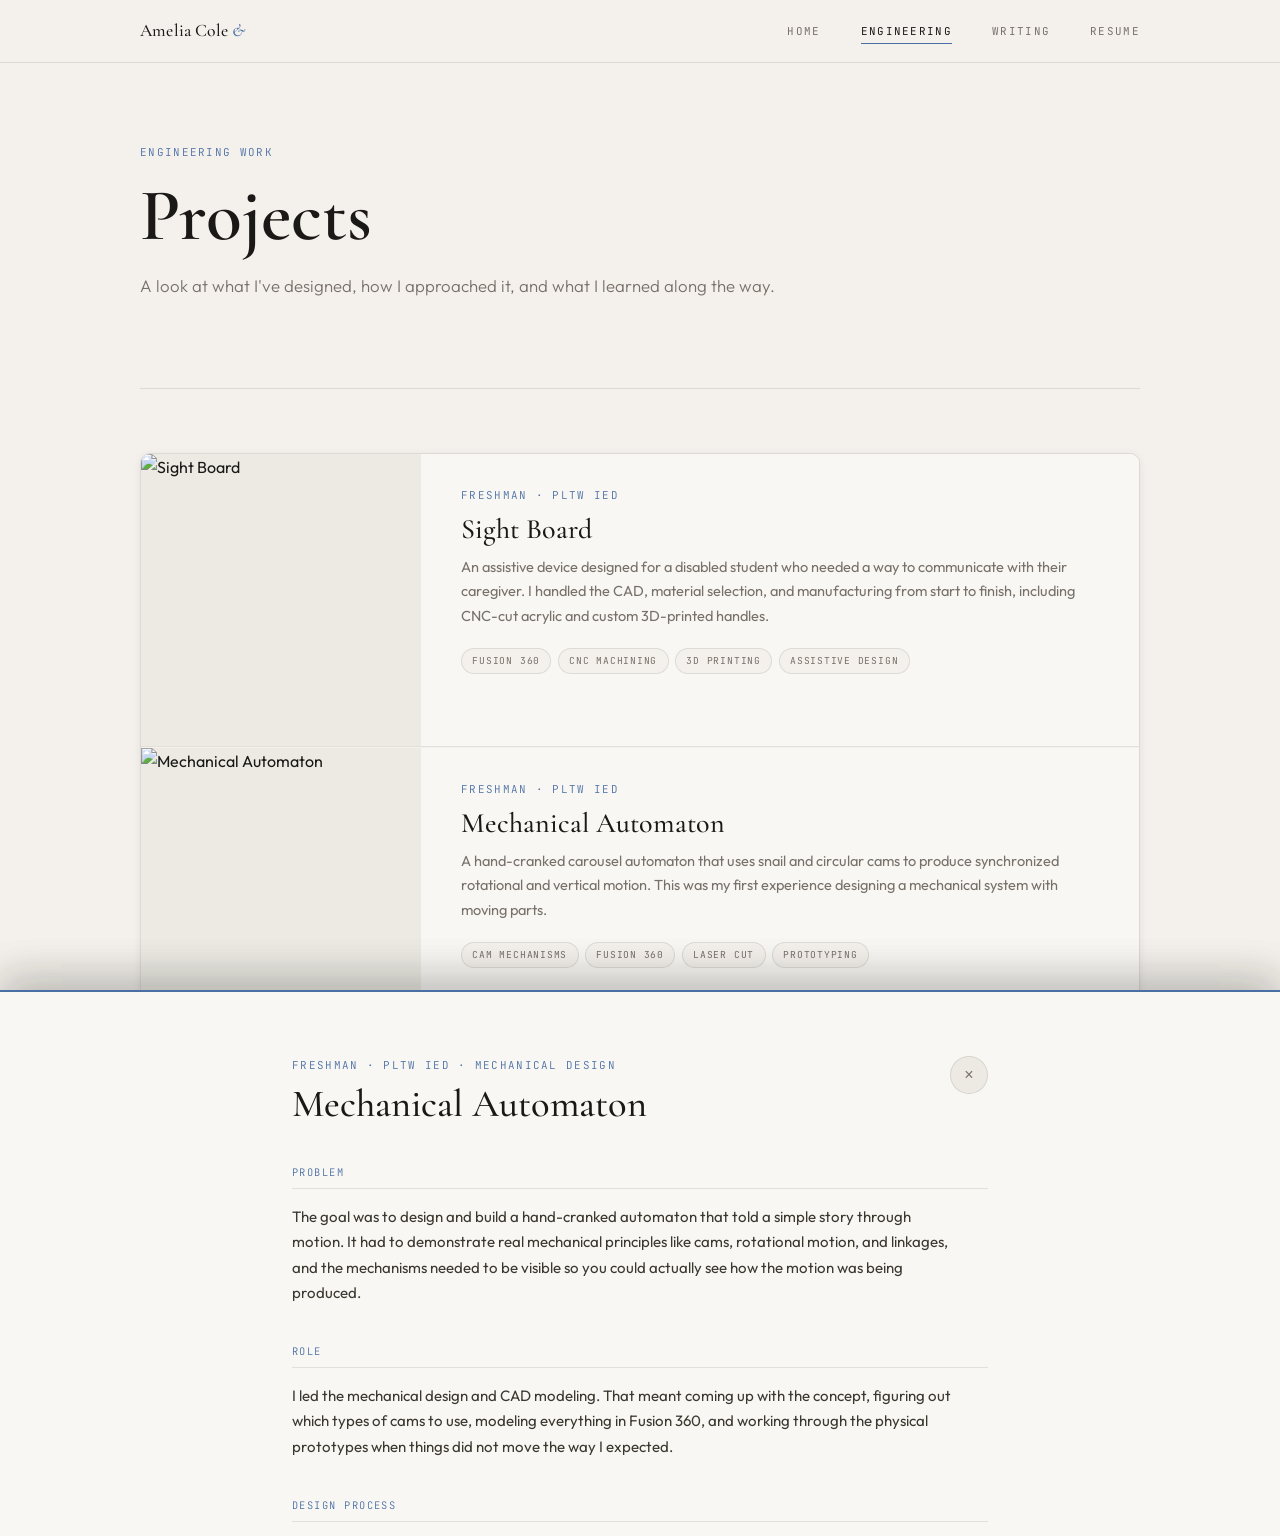
==== projects.html @ 40aa1e26 "initial commit" ====
<!DOCTYPE html>
<html lang="en">
<head>
  <meta charset="UTF-8">
  <meta name="viewport" content="width=device-width, initial-scale=1.0">
  <title>Engineering — Amelia Cole</title>
  <link rel="stylesheet" href="style.css">
  <link rel="icon" type="image/svg+xml" href="favicon.ico">
  <!-- Open Graph / Link Preview -->
  <meta property="og:type" content="website">
  <meta property="og:url" content="https://ameliacole.netlify.app/projects.html">
  <meta property="og:title" content="Engineering — Amelia Cole">
  <meta property="og:description" content="Mechanical engineering projects · CAD, CNC, 3D printing · IMSA '28">
  <meta property="og:image" content="https://ameliacole.netlify.app/og-preview.jpeg">
  <meta property="og:image:width" content="1200">
  <meta property="og:image:height" content="630">
  <meta name="twitter:card" content="summary_large_image">
  <meta name="twitter:image" content="https://ameliacole.netlify.app/og-preview.jpeg">
</head>
<body>

  <nav>
    <div class="nav-inner">
      <a href="index.html" class="nav-logo">Amelia Cole <em>&</em></a>
      <button class="nav-hamburger" id="navHamburger" aria-label="Toggle navigation" aria-expanded="false"><span></span><span></span><span></span></button>
      <div class="nav-links">
        <a href="index.html">Home</a>
        <a href="projects.html" class="active">Engineering</a>
        <a href="writing.html">Writing</a>
        <a href="resume.html">Resume</a>
      </div>
    </div>
  </nav>

  <div class="panel-overlay" id="overlay"></div>

  <main>

    <div class="page-header fade-up">
      <span class="mono">Engineering Work</span>
      <h1>Projects</h1>
      <p>A look at what I've designed, how I approached it, and what I learned along the way.</p>
    </div>

    <div class="projects-stack fade-up">

      <div class="project-row" id="sightBoardProject">
        <div class="project-row-img">
          <img src="Sightboardcoverphoto.jpg" alt="Sight Board">
        </div>
        <div class="project-row-body">
          <span class="mono">Freshman · PLTW IED</span>
          <h3>Sight Board</h3>
          <p>An assistive device designed for a disabled student who needed a way to communicate with their caregiver. I handled the CAD, material selection, and manufacturing from start to finish, including CNC-cut acrylic and custom 3D-printed handles.</p>
          <div class="project-tags">
            <span class="tag">Fusion 360</span>
            <span class="tag">CNC Machining</span>
            <span class="tag">3D Printing</span>
            <span class="tag">Assistive Design</span>
          </div>
          <span class="project-cta">See My Process →</span>
        </div>
      </div>

      <div class="project-row" id="automatonProject">
        <div class="project-row-img">
          <img src="AutomatonPrototype2.gif" alt="Mechanical Automaton">
        </div>
        <div class="project-row-body">
          <span class="mono">Freshman · PLTW IED</span>
          <h3>Mechanical Automaton</h3>
          <p>A hand-cranked carousel automaton that uses snail and circular cams to produce synchronized rotational and vertical motion. This was my first experience designing a mechanical system with moving parts.</p>
          <div class="project-tags">
            <span class="tag">Cam Mechanisms</span>
            <span class="tag">Fusion 360</span>
            <span class="tag">Laser Cut</span>
            <span class="tag">Prototyping</span>
          </div>
          <span class="project-cta">See My Process →</span>
        </div>
      </div>

      <div class="project-row" style="opacity:0.38; cursor:default; pointer-events:none;">
        <div class="project-row-img" style="display:flex;align-items:center;justify-content:center;">
          <span class="mono">Coming Soon</span>
        </div>
        <div class="project-row-body">
          <span class="mono">In Progress</span>
          <h3>FRC Team 2022 Rebuilt by Haas Robot</h3>
          <p>Built by Team 2022 to compete in the 2026 Rebuilt by Haas FIRST Robotics Competition</p>
        </div>
      </div>

    </div>

        <div class="footer">
      <span class="footer-name">Amelia Cole</span>
      <div class="footer-social">
        <a href="https://www.linkedin.com/in/amelia-cole-imsa-engineering" target="_blank" rel="noopener" aria-label="LinkedIn">
          <svg xmlns="http://www.w3.org/2000/svg" width="20" height="20" viewBox="0 0 24 24" fill="currentColor"><path d="M20.447 20.452h-3.554v-5.569c0-1.328-.027-3.037-1.852-3.037-1.853 0-2.136 1.445-2.136 2.939v5.667H9.351V9h3.414v1.561h.046c.477-.9 1.637-1.85 3.37-1.85 3.601 0 4.267 2.37 4.267 5.455v6.286zM5.337 7.433a2.062 2.062 0 0 1-2.063-2.065 2.064 2.064 0 1 1 2.063 2.065zm1.782 13.019H3.555V9h3.564v11.452zM22.225 0H1.771C.792 0 0 .774 0 1.729v20.542C0 23.227.792 24 1.771 24h20.451C23.2 24 24 23.227 24 22.271V1.729C24 .774 23.2 0 22.222 0h.003z"/></svg>
        </a>
        <a href="https://www.facebook.com/share/173MSqfL4a/?mibextid=wwXIfr" target="_blank" rel="noopener" aria-label="Facebook">
          <svg xmlns="http://www.w3.org/2000/svg" width="20" height="20" viewBox="0 0 24 24" fill="currentColor"><path d="M24 12.073c0-6.627-5.373-12-12-12s-12 5.373-12 12c0 5.99 4.388 10.954 10.125 11.854v-8.385H7.078v-3.47h3.047V9.43c0-3.007 1.792-4.669 4.533-4.669 1.312 0 2.686.235 2.686.235v2.953H15.83c-1.491 0-1.956.925-1.956 1.874v2.25h3.328l-.532 3.47h-2.796v8.385C19.612 23.027 24 18.062 24 12.073z"/></svg>
        </a>
      </div>
      <span class="footer-meta">Illinois Math &amp; Science Academy · Class of 2028</span>
    </div>

  </main>

  <!-- Sight Board Panel -->
  <div class="project-panel" id="sightBoardPanel">
    <div class="panel-content">
      <button class="close-panel" data-close>&times;</button>
      <span class="mono">Freshman · PLTW IED · CAD &amp; Manufacturing</span>
      <h2>Sight Board for Disabled Student</h2>

      <h3>Problem</h3>
      <p>A disabled student needed a tool that would help them interact with visual cues in the classroom. The device had to be easy to use, durable enough for daily use, and simple enough to pick up without much explanation. It also needed to be lightweight and safe, with no sharp edges.</p>

      <h3>Role</h3>
      <p>I was responsible for the CAD modeling, material selection, and manufacturing. This was my first time taking a project from a sketch all the way through to a finished physical object, and it pushed me to think carefully about how design decisions I make in CAD translate to real life.</p>

      <h3>Design Process</h3>
      <ul class="design-steps">
        <li class="design-step">
          <div class="design-step-header">Client Meeting</div>
          <div class="design-step-content">
            <div class="design-step-image">
              <figure>
                <img src="IMG_6042.jpg" alt="Initial sketch">
                <figcaption>Hand-drawn sketch guiding the first discussion with the client.</figcaption>
              </figure>
            </div>
            <p>I started by sitting down with the client to understand what they actually needed. I brought an initial sketch to give us something concrete to react to, which made the conversation a lot more useful. The client was flexible, which gave me some design freedom, but it also meant I had to think ahead about what would actually be practical to build.</p>
          </div>
        </li>
        <li class="design-step">
          <div class="design-step-header">Defining Criteria &amp; Constraints</div>
          <div class="design-step-content">
            <p><strong>Design requirements:</strong> Clear, sturdy, compact, easy to hold, and no sharp edges.</p>
            <div class="design-step-image">
              <figure>
                <img src="Schooldesk.png" alt="Classroom desk">
                <figcaption>The classroom desk informed sizing and ergonomics.</figcaption>
              </figure>
            </div>
            <p><strong>Constraints:</strong> $40 budget and three 1.5-hour class periods to get it done.</p>
            <p><strong>Key challenge:</strong> Finding the right acrylic thickness was harder than I expected. It needed to be strong enough to hold up in a classroom setting but light enough to be portable, and it had to work with the CNC machine we had available.</p>
          </div>
        </li>
        <li class="design-step">
          <div class="design-step-header">CAD Modeling</div>
          <div class="design-step-content">
            <p>I modeled all the components in Fusion 360. The snap-on handles went through several iterations before I got the fit right, which taught me a lot about tolerances and why small measurement decisions matter more than you would think depending on material choice.</p>
          </div>
        </li>
        <li class="design-step">
          <div class="design-step-header">Material Selection</div>
          <div class="design-step-content">
            <table>
              <thead><tr><th>Component</th><th>Material</th><th>Reason</th></tr></thead>
              <tbody>
                <tr><td>Main board</td><td>Acrylic (¼ in.)</td><td>Clarity, rigidity, CNC-compatible</td></tr>
                <tr><td>Handles</td><td>PLA (3D printed)</td><td>Lightweight, customizable geometry</td></tr>
              </tbody>
            </table>
          </div>
        </li>
        <li class="design-step">
          <div class="design-step-header">CNC Fabrication &amp; Final Assembly</div>
          <div class="design-step-content">
            <p>The acrylic panel was cut on the CNC router using G-code I generated from Fusion 360's CAM workspace. Getting the feed rate and spindle settings right took some trial and error since acrylic cracks easily if you push it too fast. I ended up having to update the settings because the chips were melting together as the CNC cut the material. The PLA handles needed a few rounds of adjustment before they fit the way I wanted.</p>
          </div>
        </li>
      </ul>

      <h3>Reflection</h3>
      <p>This was the first project where I was responsible for the whole thing, not just one piece of it. Going from a sketch on paper to something a real person would use in their day made the design process feel a lot more concrete. </p>
      <p>It also made me think more carefully about who I was designing for. The device was not for me, so my instincts about what was intuitive or comfortable did not always apply. That was a useful thing to figure out early.</p>
    </div>
  </div>

  <!-- Automaton Panel -->
  <div class="project-panel" id="automatonPanel">
    <div class="panel-content">
      <button class="close-panel" data-close>&times;</button>
      <span class="mono">Freshman · PLTW IED · Mechanical Design</span>
      <h2>Mechanical Automaton</h2>

      <h3>Problem</h3>
      <p>The goal was to design and build a hand-cranked automaton that told a simple story through motion. It had to demonstrate real mechanical principles like cams, rotational motion, and linkages, and the mechanisms needed to be visible so you could actually see how the motion was being produced.</p>

      <h3>Role</h3>
      <p>I led the mechanical design and CAD modeling. That meant coming up with the concept, figuring out which types of cams to use, modeling everything in Fusion 360, and working through the physical prototypes when things did not move the way I expected.</p>

      <h3>Design Process</h3>
      <ul class="design-steps">
        <li class="design-step">
          <div class="design-step-header">Initial Sketches</div>
          <div class="design-step-content">
            <p>I started with hand sketches to figure out how to turn rotation from a hand crank into multiple different motions at once. The story I wanted to tell was about a mother and daughter at a carnival. The carousel is broken, so the horses spin but do not move up and down the way they should. The mother notices her daughter is disappointed, so she lifts her up and down herself to give her the experience the ride was supposed to. Getting that concept on paper helped me work through which cam profiles I needed and how everything could share one axle without interfering with each other.</p>
          </div>
        </li>
        <li class="design-step">
          <div class="design-step-header">CAD Design</div>
          <div class="design-step-content">
            <p>Once I had a layout I felt good about, I moved into Fusion 360. This was my first time modeling a system where the parts actually interact with each other rather than just sitting still. I designed two cams on a shared axle: a snail cam to drive the vertical motion for the figures, and a circular cam to transfer rotation to the carousel. A lot of the work here was making sure there was enough clearance between parts and that the motion paths would actually work once everything was built.</p>
          </div>
        </li>
        <li class="design-step">
          <div class="design-step-header">Prototyping &amp; Testing</div>
          <div class="design-step-content">
            <div class="design-step-image">
              <figure>
                <img src="AutomatonPrototype1.gif" alt="Cardboard prototype">
                <figcaption>Cardboard prototype used to evaluate motion, stability, and scale.</figcaption>
              </figure>
            </div>
            <p>Before committing to final materials, I built a cardboard version to test the scale and motion. It immediately showed me that the vertical axle for the carousel was too tall, which made the whole structure tilt when it rotated. I shortened the axle and made the enclosure wider to fix it. That cardboard prototype saved me from making the same mistake in wood and PLA.</p>
          </div>
        </li>
        <li class="design-step">
          <div class="design-step-header">Final Assembly</div>
          <div class="design-step-content">
            <div class="design-step-image">
              <figure>
                <img src="AutomatonPrototype2.gif" alt="Completed automaton">
                <figcaption>Completed automaton demonstrating synchronized rotational and vertical motion.</figcaption>
              </figure>
            </div>
            <p>The final version used 3D-printed cams, bushings, and a hand crank, wooden dowels for the axles, and a laser-cut wooden enclosure. During testing, the cams were not generating enough friction to spin the carousel consistently. I fixed it by wrapping a rubber band around the horizontal cam, which gave it enough grip to transfer the motion reliably. It was not the most elegant solution, but it worked.</p>
          </div>
        </li>
      </ul>

      <h3>Reflection</h3>
      <p>The friction problem with the cams was frustrating at the time, but looking back it was one of the more useful things that happened. It taught me that problems showing up late in a build are not failures in the design process, they are just part of it. The rubber band fix was unglamorous, but figuring out why it worked helped me understand the mechanics better than if everything had gone smoothly from the start.</p>
    </div>
  </div>

  <script>
    document.addEventListener('DOMContentLoaded', () => {
      const overlay = document.getElementById('overlay');
      const projects = [
        { cardId: 'sightBoardProject', panelId: 'sightBoardPanel' },
        { cardId: 'automatonProject',  panelId: 'automatonPanel'  }
      ];

      function openPanel(p)  { p.classList.add('open');    overlay.classList.add('active');    document.body.style.overflow = 'hidden'; }
      function closePanel(p) { p.classList.remove('open'); overlay.classList.remove('active'); document.body.style.overflow = ''; }

      projects.forEach(({ cardId, panelId }) => {
        const card = document.getElementById(cardId);
        const panel = document.getElementById(panelId);
        const btn = panel?.querySelector('[data-close]');
        if (!card || !panel || !btn) return;
        card.addEventListener('click', () => openPanel(panel));
        btn.addEventListener('click',  () => closePanel(panel));
      });

      overlay.addEventListener('click', () =>
        document.querySelectorAll('.project-panel.open').forEach(p => closePanel(p)));

      document.addEventListener('keydown', e => {
        if (e.key === 'Escape')
          document.querySelectorAll('.project-panel.open').forEach(p => closePanel(p));
      });

      document.querySelectorAll('.design-step-header').forEach(h =>
        h.addEventListener('click', () => h.parentElement.classList.toggle('open')));

      // Open panel if ?panel=panelId is in the URL (set by index.html anchor links)
      const params = new URLSearchParams(window.location.search);
      const panelId = params.get('panel');
      if (panelId) {
        const panel = document.getElementById(panelId);
        if (panel) setTimeout(() => openPanel(panel), 300);
      }
    });
  </script>

  <script>
    (function(){
      var btn = document.getElementById("navHamburger");
      var links = document.querySelector(".nav-links");
      if (!btn || !links) return;
      btn.addEventListener("click", function(){
        var open = links.classList.toggle("open");
        btn.classList.toggle("open", open);
        btn.setAttribute("aria-expanded", String(open));
      });
      links.querySelectorAll("a").forEach(function(a){
        a.addEventListener("click", function(){
          links.classList.remove("open");
          btn.classList.remove("open");
          btn.setAttribute("aria-expanded", "false");
        });
      });
    })();
  </script>
</body>
</html>
---- style.css ----
/* ============================================================
   Amelia Cole — Personal Site
   Fonts: Cormorant Garamond (display) + Outfit (body) + JetBrains Mono (labels)
   ============================================================ */

@import url('https://fonts.googleapis.com/css2?family=Cormorant+Garamond:ital,wght@0,300;0,400;0,500;0,600;0,700;1,300;1,400;1,500;1,600&family=Outfit:wght@300;400;500;600&family=JetBrains+Mono:wght@300;400&display=swap');

/*Tokens*/
:root {
  /* Backgrounds*/
  --bg:         #f4f1ec;
  --bg-card:    #f9f7f3;
  --bg-subtle:  #eceae3;
  --bg-dark:    #1e1d28;   /* nav, panels */

  /* Text*/
  --ink:        #1b1917;
  --ink-mid:    #3c3830;
  --ink-soft:   #78716a;

  /* Accent */
  --slate:      #4a6fa5;   /* primary accent */
  --slate-dark: #3a5a8a;   /* hover / pressed */
  --slate-pale: rgba(74,111,165,0.1);   /* tinted bg */
  --slate-border: rgba(74,111,165,0.25);

  /* Borders */
  --border:     rgba(27,25,23,0.1);
  --border-lt:  rgba(27,25,23,0.055);

  /* Type */
  --ff-display: 'Cormorant Garamond', Georgia, serif;
  --ff-body:    'Outfit', system-ui, sans-serif;
  --ff-mono:    'JetBrains Mono', 'Courier New', monospace;

  /* Radii */
  --r-sm: 4px;
  --r-md: 10px;
  --r-lg: 18px;

  /* Motion */
  --ease: cubic-bezier(0.4, 0, 0.2, 1);
  --t:    0.26s;

  --max-w: 1080px;
  --shadow-sm: 0 2px 8px rgba(27,25,23,0.07);
  --shadow-md: 0 6px 22px rgba(27,25,23,0.10);
  --shadow-lg: 0 14px 44px rgba(27,25,23,0.13);
}

/*Reset*/
*, *::before, *::after { box-sizing: border-box; margin: 0; padding: 0; }
html { scroll-behavior: smooth; }
body {
  font-family: var(--ff-body);
  background: var(--bg);
  color: var(--ink);
  line-height: 1.7;
  font-size: 1rem;
  font-weight: 400;
  -webkit-font-smoothing: antialiased;
}
a { text-decoration: none; color: inherit; }

/*  Type scale*/
h1,h2,h3,h4 { font-family: var(--ff-display); line-height: 1.15; color: var(--ink); }
h1 { font-size: clamp(2.8rem, 6vw, 4.6rem); font-weight: 600; }
h2 { font-size: clamp(1.6rem, 3vw, 2.3rem); font-weight: 500; }
h3 { font-size: 1.25rem; font-weight: 500; }
p  { color: var(--ink-mid); max-width: 66ch; }
strong { color: var(--ink); font-weight: 600; }

.mono {
  font-family: var(--ff-mono);
  font-size: 0.68rem;
  letter-spacing: 0.12em;
  text-transform: uppercase;
  color: var(--slate);
  font-weight: 300;
}

/*Navigation*/
nav {
  position: sticky; top: 0; z-index: 50;
  background: rgba(244,241,236,0.94);
  backdrop-filter: blur(14px);
  border-bottom: 1px solid var(--border);
}
.nav-inner {
  max-width: var(--max-w); margin: 0 auto;
  padding: 0 2.5rem; height: 62px;
  display: flex; justify-content: space-between; align-items: center;
}
.nav-logo {
  font-family: var(--ff-display);
  font-size: 1.1rem; font-weight: 500;
  color: var(--ink); letter-spacing: 0.01em;
}
.nav-logo em { font-style: italic; color: var(--slate); }
.nav-links { display: flex; align-items: center; gap: 2.5rem; }
.nav-links a {
  font-family: var(--ff-mono); font-size: 0.68rem;
  letter-spacing: 0.12em; text-transform: uppercase;
  color: var(--ink-soft); position: relative;
  transition: color var(--t) var(--ease);
}
.nav-links a::after {
  content: ''; position: absolute;
  bottom: -4px; left: 0; right: 0; height: 1.5px;
  background: var(--slate);
  transform: scaleX(0);
  transition: transform var(--t) var(--ease);
}
.nav-links a:hover, .nav-links a.active { color: var(--ink); }
.nav-links a:hover::after, .nav-links a.active::after { transform: scaleX(1); }

/*Main layout*/
main { max-width: var(--max-w); margin: 0 auto; padding: 0 2.5rem 7rem; }

.section-label {
  display: flex; align-items: center; gap: 1.2rem;
  margin-bottom: 2.5rem;
}
.section-label .mono { flex-shrink: 0; }
.section-label::after { content: ''; flex: 1; height: 1px; background: var(--border); }

/*Hero*/
.hero {
  display: grid;
  grid-template-columns: 1fr 300px;
  gap: 5rem; align-items: center;
  min-height: 84vh;
  padding: 5rem 0;
  border-bottom: 1px solid var(--border);
  margin-bottom: 6rem;
}
.hero-eyebrow {
  display: flex; align-items: center; gap: 0.8rem; margin-bottom: 1.5rem;
}
.hero-eyebrow .dot {
  width: 6px; height: 6px; border-radius: 50%;
  background: var(--slate);
  animation: pulse 2.4s ease infinite;
}
@keyframes pulse {
  0%,100% { opacity:1; transform:scale(1); }
  50%      { opacity:0.3; transform:scale(0.6); }
}
.hero h1 { margin-bottom: 1.5rem; letter-spacing: -0.02em; }
.hero h1 em { font-style: italic; color: var(--slate); }
.hero-bio {
  font-size: 1.05rem; line-height: 1.78;
  color: var(--ink-soft); margin-bottom: 2.5rem;
  max-width: 50ch; font-weight: 300;
}
.hero-ctas { display: flex; gap: 1rem; flex-wrap: wrap; }

.hero-photo-wrap { position: relative; align-self: center; }
.profile-photo {
  width: 100%; aspect-ratio: 3/4;
  object-fit: cover; object-position: center top;
  border-radius: var(--r-lg); display: block;
  box-shadow: var(--shadow-lg);
}
.hero-photo-wrap::before {
  content: ''; position: absolute;
  inset: 12px -12px -12px 12px;
  border: 1.5px solid var(--slate-border);
  border-radius: var(--r-lg);
  pointer-events: none; z-index: -1;
}

/*Buttons*/
.btn {
  display: inline-flex; align-items: center; gap: 0.5rem;
  padding: 0.72rem 1.5rem; border-radius: var(--r-sm);
  font-family: var(--ff-mono); font-size: 0.68rem;
  letter-spacing: 0.1em; text-transform: uppercase;
  font-weight: 400; cursor: pointer; border: none;
  transition: all var(--t) var(--ease);
}
.btn-slate {
  background: var(--slate); color: #fff;
  box-shadow: 0 3px 10px rgba(74,111,165,0.28);
}
.btn-slate:hover {
  background: var(--slate-dark); transform: translateY(-2px); color: #fff;
  box-shadow: 0 6px 16px rgba(74,111,165,0.32);
}
.btn-ghost {
  background: transparent; color: var(--ink-mid);
  border: 1px solid var(--border);
}
.btn-ghost:hover { border-color: var(--slate); color: var(--slate); transform: translateY(-2px); }

/* legacy alias */
.btn-gold { background: var(--slate); color: #fff; box-shadow: 0 3px 10px rgba(74,111,165,0.28); }
.btn-gold:hover { background: var(--slate-dark); transform: translateY(-2px); color: #fff; }

/*Ribbon stats*/
.ribbon {
  display: grid; grid-template-columns: repeat(4,1fr);
  border: 1px solid var(--border); border-radius: var(--r-md);
  overflow: hidden; margin-bottom: 7rem;
  background: var(--bg-card); box-shadow: var(--shadow-sm);
}
.ribbon-item {
  padding: 1.75rem 1.5rem; border-right: 1px solid var(--border);
  text-align: center; transition: background var(--t);
}
.ribbon-item:last-child { border-right: none; }
.ribbon-item:hover { background: var(--bg-subtle); }
.ribbon-num {
  font-family: var(--ff-display); font-size: 2.5rem; font-weight: 600;
  color: var(--slate); line-height: 1; display: block; margin-bottom: 0.4rem;
}
.ribbon-label {
  font-family: var(--ff-mono); font-size: 0.6rem;
  letter-spacing: 0.1em; text-transform: uppercase; color: var(--ink-soft);
}

/*About split*/
.about-split {
  display: grid; grid-template-columns: 1fr 1fr;
  gap: 1px; border: 1px solid var(--border);
  border-radius: var(--r-md); overflow: hidden;
  margin-bottom: 7rem; box-shadow: var(--shadow-sm);
}
.about-pane { padding: 2.5rem; background: var(--bg-card); transition: background var(--t); }
.about-pane:hover { background: var(--bg-subtle); }
.about-pane + .about-pane { border-left: 1px solid var(--border); }
.about-pane .mono { display: block; margin-bottom: 1rem; }
.about-pane h3 { margin-bottom: 0.9rem; font-size: 1.4rem; }
.about-pane p { font-size: 0.96rem; margin-bottom: 0.8rem; }

.about-list { list-style: none; padding: 0; }
.about-list li {
  display: flex; align-items: flex-start; gap: 0.7rem;
  padding: 0.5rem 0; border-bottom: 1px solid var(--border-lt);
  font-size: 0.91rem; color: var(--ink-mid);
}
.about-list li:last-child { border-bottom: none; }
.about-list li::before {
  content: '→'; color: var(--slate);
  font-family: var(--ff-mono); font-size: 0.72rem;
  flex-shrink: 0; margin-top: 0.15em;
}

/*Project rows*/
.projects-stack {
  display: flex; flex-direction: column; gap: 1px;
  border: 1px solid var(--border); border-radius: var(--r-md);
  overflow: hidden; margin-bottom: 7rem; box-shadow: var(--shadow-sm);
}
.project-row {
  display: grid; grid-template-columns: 280px 1fr;
  background: var(--bg-card);
  border-bottom: 1px solid var(--border);
  cursor: pointer;
  transition: background var(--t) var(--ease);
  /* reset anchor styles when used as <a> */
  color: inherit;
  text-decoration: none;
}
.project-row:last-child { border-bottom: none; }
.project-row:hover { background: var(--slate-pale); }

.project-row-img {
  overflow: hidden; min-height: 210px;
  background: var(--bg-subtle); position: relative;
}
.project-row-img img {
  width: 100%; height: 100%; object-fit: cover; display: block;
  transition: transform 0.5s var(--ease), filter 0.35s;
  filter: saturate(0.88);
}
.project-row:hover .project-row-img img { transform: scale(1.05); filter: saturate(1.05); }

.project-row-body {
  padding: 2rem 2.5rem;
  display: flex; flex-direction: column; justify-content: center;
}
.project-row-body .mono { display: block; margin-bottom: 0.5rem; }
.project-row-body h3 {
  font-family: var(--ff-display); font-size: 1.75rem;
  font-weight: 500; margin-bottom: 0.6rem;
}
.project-row-body p { font-size: 0.91rem; color: var(--ink-soft); margin-bottom: 1.2rem; }

.project-tags { display: flex; flex-wrap: wrap; gap: 0.4rem; margin-bottom: 1.4rem; }
.tag {
  font-family: var(--ff-mono); font-size: 0.6rem;
  letter-spacing: 0.08em; text-transform: uppercase;
  padding: 0.25rem 0.65rem; border: 1px solid var(--border);
  border-radius: 100px; color: var(--ink-soft); background: var(--bg);
}

.project-cta {
  font-family: var(--ff-mono); font-size: 0.65rem;
  letter-spacing: 0.1em; text-transform: uppercase;
  color: var(--slate);
  opacity: 0; transform: translateX(-6px);
  transition: opacity var(--t), transform var(--t);
}
.project-row:hover .project-cta { opacity: 1; transform: translateX(0); }

/*Writing grid with image slots*/
.writing-grid {
  display: grid; grid-template-columns: 1fr 1fr;
  gap: 1.5rem; margin-bottom: 7rem;
}

.article-card {
  background: var(--bg-card);
  border: 1px solid var(--border);
  border-radius: var(--r-md);
  overflow: hidden;
  display: flex; flex-direction: column;
  transition: box-shadow var(--t), transform var(--t), border-color var(--t);
  box-shadow: var(--shadow-sm);
}
.article-card:hover {
  box-shadow: var(--shadow-md);
  transform: translateY(-3px);
  border-color: var(--slate-border);
}

.article-img-wrap {
  overflow: hidden; flex-shrink: 0; position: relative;
  height: 200px; background: var(--bg-subtle);
}
.article-img {
  width: 100%; height: 100%;
  object-fit: cover; display: block;
  transition: transform 0.5s var(--ease), filter 0.35s;
  filter: saturate(0.82);
}
.article-card:hover .article-img { transform: scale(1.04); filter: saturate(1.05); }

/* placeholder when no image */
.article-img-placeholder {
  width: 100%; height: 100%;
  background: linear-gradient(135deg, var(--bg-subtle) 0%, var(--bg) 55%, var(--slate-pale) 100%);
  display: flex; align-items: center; justify-content: center;
}
.article-img-placeholder span {
  font-family: var(--ff-mono); font-size: 0.58rem;
  letter-spacing: 0.14em; text-transform: uppercase;
  color: var(--ink-soft); opacity: 0.5;
}

.article-body {
  padding: 1.6rem 1.8rem 1.8rem;
  display: flex; flex-direction: column; gap: 0.6rem; flex: 1;
}

.article-meta { display: flex; align-items: center; gap: 0.75rem; flex-wrap: wrap; }
.article-cat {
  font-family: var(--ff-mono); font-size: 0.6rem;
  letter-spacing: 0.1em; text-transform: uppercase; color: var(--slate);
}
.article-date {
  font-family: var(--ff-mono); font-size: 0.6rem;
  letter-spacing: 0.06em; color: var(--ink-soft);
}

.article-card h3 {
  font-family: var(--ff-display); font-size: 1.35rem; font-weight: 500;
  color: var(--ink); line-height: 1.2; transition: color var(--t);
}
.article-card:hover h3 { color: var(--slate); }

.article-desc { font-size: 0.88rem; color: var(--ink-soft); line-height: 1.6; max-width: none; }

.article-read {
  font-family: var(--ff-mono); font-size: 0.62rem;
  letter-spacing: 0.1em; text-transform: uppercase;
  color: var(--ink-soft); margin-top: auto; padding-top: 0.5rem;
  display: inline-flex; align-items: center; gap: 0.4rem;
  transition: color var(--t);
}
.article-card:hover .article-read { color: var(--slate); }
.article-read-arrow { transition: transform var(--t); display: inline-block; }
.article-card:hover .article-read-arrow { transform: translateX(4px); }

/* See all card */
.article-card-more {
  background: var(--bg-card);
  border: 1px dashed var(--border);
  border-radius: var(--r-md);
  display: flex; flex-direction: column;
  align-items: center; justify-content: center;
  min-height: 200px; text-align: center; padding: 2rem;
  transition: border-color var(--t), background var(--t);
}
.article-card-more:hover { border-color: var(--slate); background: var(--slate-pale); }
.article-card-more h3 {
  font-size: 1.5rem; color: var(--ink-soft); margin-top: 0.5rem;
  transition: color var(--t);
}
.article-card-more:hover h3 { color: var(--slate); }

/*Page header*/
.page-header {
  padding: 5rem 0 3.5rem;
  border-bottom: 1px solid var(--border); margin-bottom: 4rem;
}
.page-header .mono { display: block; margin-bottom: 0.8rem; }
.page-header h1 { margin-bottom: 0.8rem; }
.page-header p {
  font-size: 1.05rem; font-weight: 300;
  color: var(--ink-soft); margin-bottom: 2rem;
}
.page-header-actions { display: flex; align-items: center; gap: 1.5rem; flex-wrap: wrap; }
.page-header-email {
  font-family: var(--ff-mono); font-size: 0.72rem;
  letter-spacing: 0.05em; color: var(--ink-soft); transition: color var(--t);
}
.page-header-email:hover { color: var(--slate); }

/*Resume blocks*/
.resume-block {
  border: 1px solid var(--border); border-radius: var(--r-md);
  overflow: hidden; margin-bottom: 1.25rem;
  background: var(--bg-card); box-shadow: var(--shadow-sm);
  opacity: 0; transform: translateY(16px);
  transition: opacity 0.5s ease, transform 0.5s ease;
}
.resume-block.animate { opacity: 1; transform: translateY(0); }
.resume-block-head {
  padding: 1.1rem 2rem;
  border-bottom: 1px solid var(--border); background: var(--bg-subtle);
}
.resume-block-body { padding: 1.5rem 2rem 2rem; }
.resume-block-body p,
.resume-block-body li { font-size: 0.92rem; color: var(--ink-mid); line-height: 1.7; }
.resume-block-body ul { list-style: none; padding: 0; }
.resume-block-body ul li {
  display: flex; align-items: flex-start; gap: 0.75rem;
  padding: 0.65rem 0; border-bottom: 1px solid var(--border-lt);
}
.resume-block-body ul li:last-child { border-bottom: none; }
.resume-block-body ul li::before {
  content: '→'; color: var(--slate);
  font-family: var(--ff-mono); font-size: 0.72rem;
  flex-shrink: 0; margin-top: 0.15em;
}

.resume-entry {
  padding: 1rem 0; border-bottom: 1px solid var(--border-lt);
  display: grid; grid-template-columns: 1fr auto;
  gap: 0.4rem 2rem; align-items: start;
}
.resume-entry:last-child { border-bottom: none; }
.resume-entry-title { font-weight: 500; color: var(--ink); font-size: 0.97rem; }
.resume-entry-sub { font-size: 0.84rem; color: var(--ink-soft); margin-top: 0.2rem; }
.resume-entry-date {
  font-family: var(--ff-mono); font-size: 0.62rem;
  letter-spacing: 0.06em; color: var(--ink-soft);
  white-space: nowrap; padding-top: 0.2rem;
}

/*Project panel*/
.panel-overlay {
  position: fixed; inset: 0;
  background: rgba(27,25,23,0.4); backdrop-filter: blur(4px);
  z-index: 199; opacity: 0; pointer-events: none;
  transition: opacity var(--t) var(--ease);
}
.panel-overlay.active { opacity: 1; pointer-events: all; }

.project-panel {
  position: fixed; left: 0; bottom: -100%;
  width: 100%; height: 90vh;
  background: var(--bg-card);
  border-top: 2px solid var(--slate);
  box-shadow: 0 -12px 40px rgba(27,25,23,0.14);
  transition: bottom 0.45s cubic-bezier(0.4,0,0.2,1);
  z-index: 200; overflow-y: auto;
}
.project-panel.open { bottom: 0; }

.panel-content {
  max-width: 760px; margin: 0 auto;
  padding: 4rem 2rem 6rem; position: relative;
}
.panel-content .mono { display: block; margin-bottom: 0.5rem; }
.panel-content h2 { font-size: 2.4rem; margin-bottom: 2rem; }
.panel-content h3 {
  font-family: var(--ff-mono); font-size: 0.65rem;
  letter-spacing: 0.14em; text-transform: uppercase;
  color: var(--slate); font-weight: 300;
  margin-top: 2.5rem; margin-bottom: 0.9rem;
  padding-bottom: 0.6rem; border-bottom: 1px solid var(--border);
}
.panel-content p { font-size: 0.94rem; color: var(--ink-mid); margin-bottom: 0.9rem; }

.close-panel {
  position: sticky; top: 1.5rem; float: right;
  width: 38px; height: 38px; border-radius: 50%;
  background: var(--bg-subtle); border: 1px solid var(--border);
  color: var(--ink-soft); font-size: 1rem;
  cursor: pointer; display: flex; align-items: center; justify-content: center;
  transition: all var(--t); z-index: 201;
}
.close-panel:hover { border-color: var(--slate); color: var(--slate); }

/*Design steps*/
.design-steps { list-style: none; padding: 0; }
.design-step {
  border: 1px solid var(--border); border-radius: var(--r-md);
  margin-bottom: 0.75rem; background: var(--bg); overflow: hidden;
}
.design-step-header {
  padding: 0.95rem 1.3rem;
  font-family: var(--ff-body); font-weight: 400; font-size: 0.92rem;
  color: var(--ink-mid);
  display: flex; justify-content: space-between; align-items: center;
  cursor: pointer; user-select: none;
  transition: background var(--t), color var(--t);
}
.design-step-header:hover { background: var(--slate-pale); color: var(--ink); }
.design-step-header::after {
  content: '+'; font-family: var(--ff-mono); font-size: 1rem;
  color: var(--slate); font-weight: 300;
}
.design-step.open .design-step-header::after { content: '−'; }
.design-step-content {
  display: none; padding: 1.2rem 1.3rem 1.5rem;
  border-top: 1px solid var(--border); background: var(--bg-card);
}
.design-step.open .design-step-content { display: block; }

.design-step-image { display: flex; justify-content: center; margin: 1.5rem 0 2rem; }
.design-step-image figure { margin: 0; text-align: center; }
.design-step-image img {
  width: 520px; max-width: 100%; height: 340px;
  object-fit: cover; object-position: center;
  border-radius: var(--r-lg); border: 1px solid var(--border);
  box-shadow: var(--shadow-md);
}
.design-step-image figcaption {
  margin-top: 0.6rem; font-family: var(--ff-mono);
  font-size: 0.68rem; letter-spacing: 0.04em;
  color: var(--ink-soft); max-width: 520px;
}

/*Table*/
table { width: 100%; border-collapse: collapse; margin: 1rem 0; font-size: 0.87rem; }
th, td { border: 1px solid var(--border); padding: 0.6rem 0.9rem; text-align: left; }
th {
  background: var(--bg-subtle); font-family: var(--ff-mono);
  font-size: 0.62rem; letter-spacing: 0.1em; text-transform: uppercase;
  color: var(--ink-soft); font-weight: 300;
}
td { color: var(--ink-mid); }

/*Contact strip*/
.contact-strip {
  border: 1px solid var(--border); border-radius: var(--r-md);
  padding: 3.5rem; display: flex; align-items: center;
  justify-content: space-between; gap: 2rem; margin-bottom: 5rem;
  background: var(--bg-card); box-shadow: var(--shadow-sm);
  position: relative; overflow: hidden;
}
.contact-strip::before {
  content: ''; position: absolute; top: 0; left: 0; right: 0; height: 2px;
  background: linear-gradient(90deg, var(--slate), transparent);
}
.contact-strip h3 { font-size: 2rem; margin-bottom: 0.4rem; }
.contact-strip p { color: var(--ink-soft); font-size: 0.9rem; max-width: 38ch; }

/*Footer*/
.footer {
  border-top: 1px solid var(--border); padding-top: 2rem;
  display: flex; justify-content: space-between; align-items: center;
  flex-wrap: wrap; gap: 1rem;
}
.footer-name { font-family: var(--ff-display); font-size: 0.95rem; color: var(--ink-soft); }
.footer-meta { font-family: var(--ff-mono); font-size: 0.62rem; letter-spacing: 0.08em; color: var(--ink-soft); opacity: 0.6; }

.footer-social {
  display: flex; align-items: center; gap: 1rem;
}
.footer-social a {
  color: var(--ink-soft);
  display: flex; align-items: center;
  transition: color var(--t) var(--ease), transform var(--t) var(--ease);
}
.footer-social a:hover {
  color: var(--slate);
  transform: translateY(-2px);
}

/*Animations*/
@keyframes fadeUp {
  from { opacity:0; transform:translateY(22px); }
  to   { opacity:1; transform:translateY(0); }
}
.fade-up { opacity:0; animation: fadeUp 0.65s var(--ease) forwards; }
.d1 { animation-delay:0.05s; }
.d2 { animation-delay:0.15s; }
.d3 { animation-delay:0.25s; }
.d4 { animation-delay:0.38s; }
.d5 { animation-delay:0.50s; }


/*Hamburger button*/
.nav-hamburger {
  display: none;
  flex-direction: column; justify-content: center; align-items: center;
  gap: 5px;
  width: 38px; height: 38px;
  background: none; border: none; cursor: pointer;
  padding: 6px; border-radius: var(--r-sm);
  transition: background var(--t);
  -webkit-tap-highlight-color: transparent;
}
.nav-hamburger:hover { background: var(--bg-subtle); }
.nav-hamburger span {
  display: block; width: 20px; height: 1.5px;
  background: var(--ink-mid); border-radius: 2px;
  transition: transform var(--t) var(--ease), opacity var(--t) var(--ease);
  transform-origin: center;
}
.nav-hamburger.open span:nth-child(1) { transform: translateY(6.5px) rotate(45deg); }
.nav-hamburger.open span:nth-child(2) { opacity: 0; transform: scaleX(0); }
.nav-hamburger.open span:nth-child(3) { transform: translateY(-6.5px) rotate(-45deg); }

@media (max-width: 640px) {
  .nav-hamburger { display: flex; }
  .nav-links {
    position: fixed; top: 62px; left: 0; right: 0;
    background: rgba(244,241,236,0.98);
    backdrop-filter: blur(14px);
    -webkit-backdrop-filter: blur(14px);
    border-bottom: 1px solid var(--border);
    flex-direction: column; align-items: flex-start;
    gap: 0; padding: 0;
    max-height: 0; overflow: hidden;
    transition: max-height 0.38s var(--ease), padding 0.3s;
    box-shadow: var(--shadow-md);
    z-index: 49;
  }
  .nav-links.open { max-height: 320px; padding: 0.5rem 0 1rem; }
  .nav-links a {
    width: 100%; padding: 0.85rem 1.5rem;
    border-bottom: 1px solid var(--border-lt);
    font-size: 0.72rem;
  }
  .nav-links a:last-child { border-bottom: none; }
  .nav-links a::after { display: none; }
}
/*Responsiveness*/
@media (max-width: 860px) {
  .hero { grid-template-columns: 1fr; gap: 3rem; min-height: auto; padding: 4rem 0 3rem; }
  .hero-photo-wrap { order: -1; max-width: 220px; margin: 0 auto; }
  .hero h1 { font-size: 3rem; }
  .ribbon { grid-template-columns: 1fr 1fr; }
  .ribbon-item:nth-child(2) { border-right: none; }
  .ribbon-item:nth-child(1),
  .ribbon-item:nth-child(2) { border-bottom: 1px solid var(--border); }
  .about-split { grid-template-columns: 1fr; }
  .about-pane + .about-pane { border-left: none; border-top: 1px solid var(--border); }
  .project-row { grid-template-columns: 1fr; }
  .project-row-img { min-height: 200px; }
  .writing-grid { grid-template-columns: 1fr; }
  .contact-strip { flex-direction: column; text-align: center; padding: 2.5rem 2rem; }
  .contact-strip p { max-width: none; }
  .footer { flex-direction: column; text-align: center; }
}
@media (max-width: 540px) {
  main { padding: 0 1.5rem 5rem; }
  .nav-inner { padding: 0 1.5rem; }
}

/* ── Mobile touch interactions ───────────────────────────────────────────── */
@media (hover: none) and (pointer: coarse) {

  .article-card {
    transition: transform 0.22s var(--ease), box-shadow 0.22s var(--ease);
    -webkit-tap-highlight-color: transparent;
  }
  .article-card:active { transform: scale(0.97); box-shadow: var(--shadow-lg); }
  .article-card .article-img { transition: transform 0.35s var(--ease); }
  .article-card:active .article-img { transform: scale(1.04); }

  .project-row {
    transition: transform 0.2s var(--ease), box-shadow 0.2s var(--ease);
    -webkit-tap-highlight-color: transparent;
  }
  .project-row:active { transform: scale(0.98); box-shadow: var(--shadow-lg); }

  .ribbon-item { -webkit-tap-highlight-color: transparent; cursor: pointer; }
  .ribbon-item:active { background: var(--slate-pale); }

  .btn { -webkit-tap-highlight-color: transparent; }
  .btn:active { transform: scale(0.95) translateY(1px); box-shadow: none; }

  .about-pane { -webkit-tap-highlight-color: transparent; }
  .about-pane:active { background: var(--slate-pale); }
}
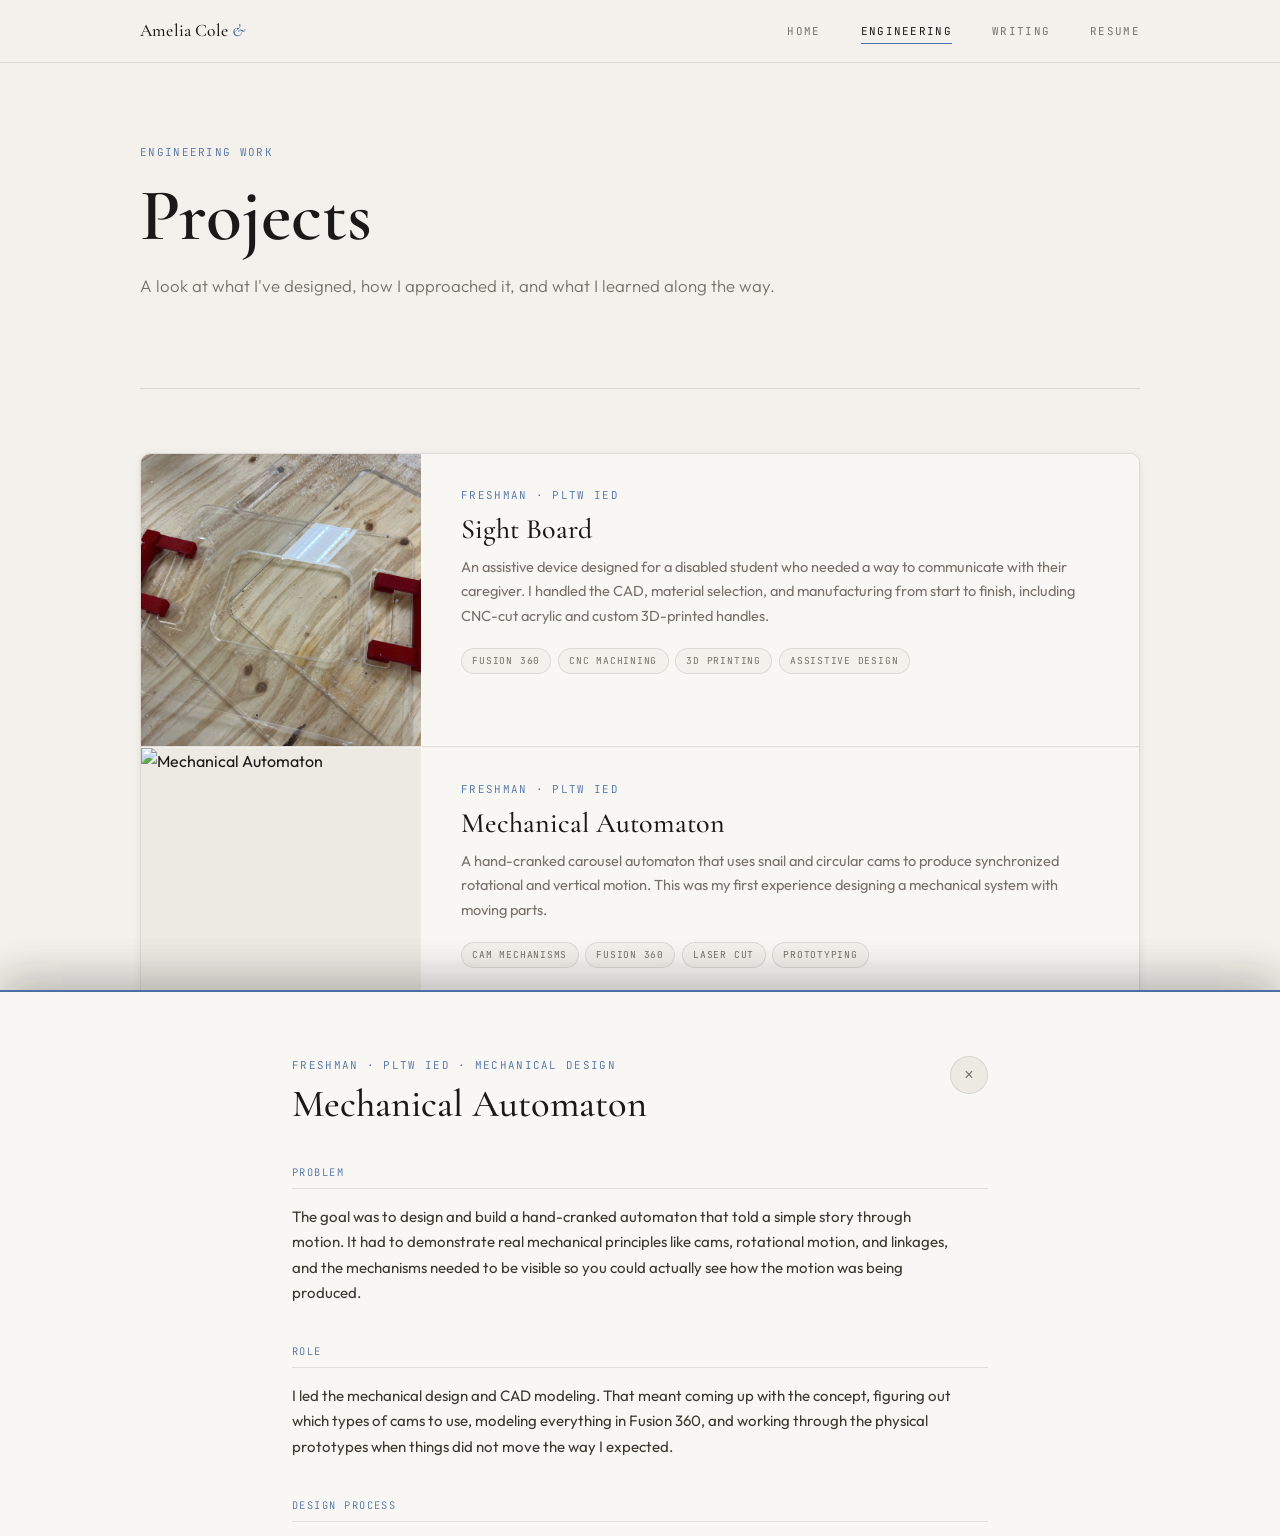
==== commit 30f8f389: "kdjfkjsdf" ====
--- a/projects.html
+++ b/projects.html
@@ -46,7 +46,7 @@
 
       <div class="project-row" id="sightBoardProject">
         <div class="project-row-img">
-          <img src="Sightboardcoverphoto.jpg" alt="Sight Board">
+          <img src="Sightboardcoverphoto.JPG" alt="Sight Board">
         </div>
         <div class="project-row-body">
           <span class="mono">Freshman · PLTW IED</span>
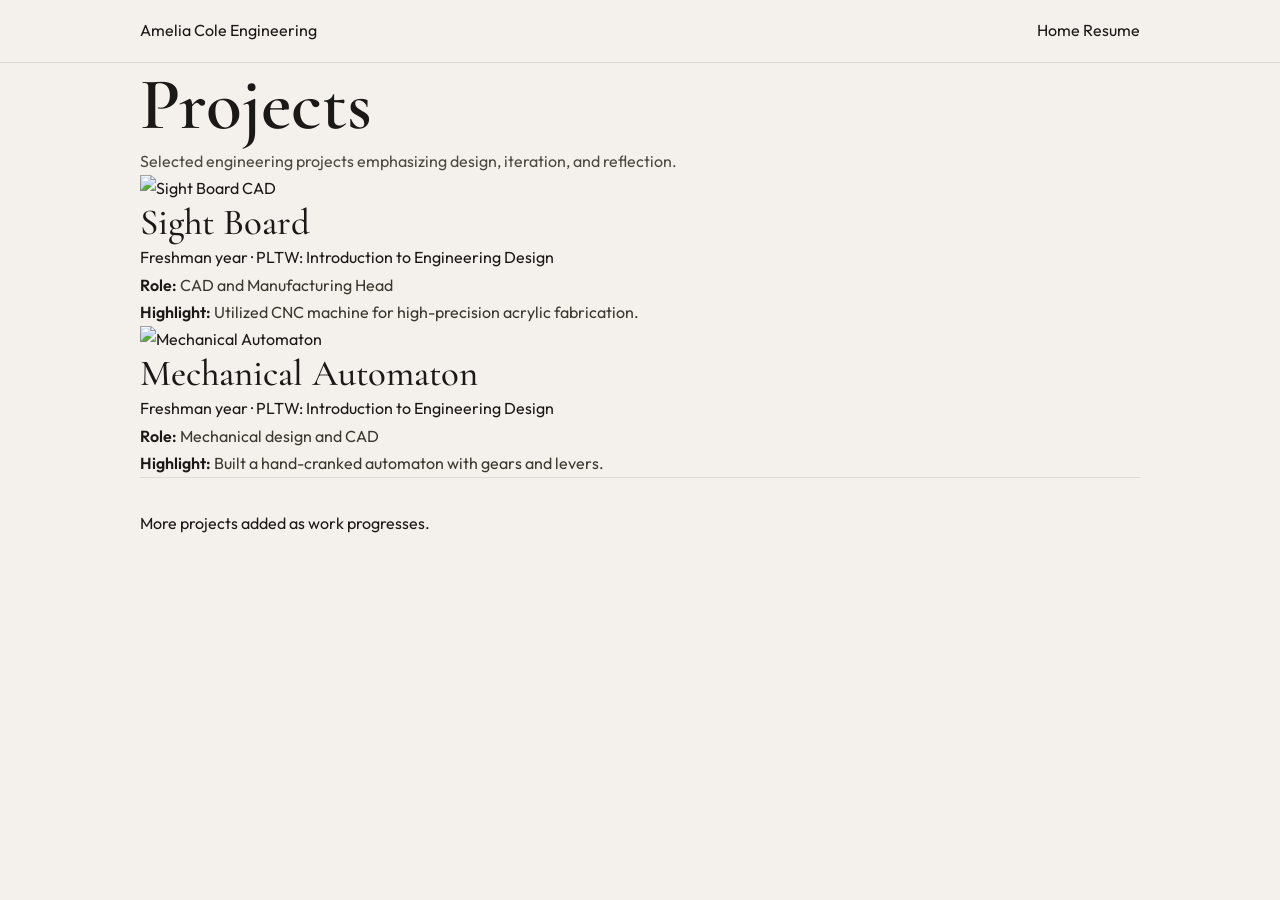
==== commit 53a9b86b: "Update projects.html" ====
--- a/projects.html
+++ b/projects.html
@@ -2,302 +2,388 @@
 <html lang="en">
 <head>
   <meta charset="UTF-8">
-  <meta name="viewport" content="width=device-width, initial-scale=1.0">
-  <title>Engineering — Amelia Cole</title>
+  <title>Projects — Amelia Cole Engineering</title>
   <link rel="stylesheet" href="style.css">
-  <link rel="icon" type="image/svg+xml" href="favicon.ico">
-  <!-- Open Graph / Link Preview -->
-  <meta property="og:type" content="website">
-  <meta property="og:url" content="https://ameliacole.netlify.app/projects.html">
-  <meta property="og:title" content="Engineering — Amelia Cole">
-  <meta property="og:description" content="Mechanical engineering projects · CAD, CNC, 3D printing · IMSA '28">
-  <meta property="og:image" content="https://ameliacole.netlify.app/og-preview.jpeg">
-  <meta property="og:image:width" content="1200">
-  <meta property="og:image:height" content="630">
-  <meta name="twitter:card" content="summary_large_image">
-  <meta name="twitter:image" content="https://ameliacole.netlify.app/og-preview.jpeg">
+
+  <!-- ---------- Inline Additions for Images + Captions ---------- -->
+  <style>
+    .design-step-image {
+      display: flex;
+      justify-content: center;
+      margin: 1.8rem 0 2.4rem;
+    }
+
+    .design-step-image figure {
+      margin: 0;
+      text-align: center;
+    }
+
+    .design-step-image img {
+      width: 520px;
+      height: 360px;
+      object-fit: cover;
+      object-position: center;
+      border-radius: 20px;
+      border: 1px solid rgba(0,0,0,0.1);
+      background-color: #f7f7f7;
+      box-shadow:
+        0 10px 22px rgba(0,0,0,0.1),
+        inset 0 0 0 1px rgba(255,255,255,0.45);
+    }
+
+    .design-step-image figcaption {
+      margin-top: 0.6rem;
+      font-size: 0.9rem;
+      line-height: 1.35;
+      color: var(--muted);
+      max-width: 520px;
+    }
+
+    .project.clickable { cursor: pointer; }
+  </style>
 </head>
 <body>
 
+  <!-- ---------- Navigation ---------- -->
   <nav>
     <div class="nav-inner">
-      <a href="index.html" class="nav-logo">Amelia Cole <em>&</em></a>
-      <button class="nav-hamburger" id="navHamburger" aria-label="Toggle navigation" aria-expanded="false"><span></span><span></span><span></span></button>
-      <div class="nav-links">
+      <div class="nav-left">Amelia Cole Engineering</div>
+      <div class="nav-right">
         <a href="index.html">Home</a>
-        <a href="projects.html" class="active">Engineering</a>
-        <a href="writing.html">Writing</a>
         <a href="resume.html">Resume</a>
       </div>
     </div>
   </nav>
 
-  <div class="panel-overlay" id="overlay"></div>
-
+  <!-- ---------- Main Content ---------- -->
   <main>
-
-    <div class="page-header fade-up">
-      <span class="mono">Engineering Work</span>
-      <h1>Projects</h1>
-      <p>A look at what I've designed, how I approached it, and what I learned along the way.</p>
-    </div>
-
-    <div class="projects-stack fade-up">
-
-      <div class="project-row" id="sightBoardProject">
-        <div class="project-row-img">
-          <img src="Sightboardcoverphoto.JPG" alt="Sight Board">
-        </div>
-        <div class="project-row-body">
-          <span class="mono">Freshman · PLTW IED</span>
-          <h3>Sight Board</h3>
-          <p>An assistive device designed for a disabled student who needed a way to communicate with their caregiver. I handled the CAD, material selection, and manufacturing from start to finish, including CNC-cut acrylic and custom 3D-printed handles.</p>
-          <div class="project-tags">
-            <span class="tag">Fusion 360</span>
-            <span class="tag">CNC Machining</span>
-            <span class="tag">3D Printing</span>
-            <span class="tag">Assistive Design</span>
-          </div>
-          <span class="project-cta">See My Process →</span>
-        </div>
-      </div>
-
-      <div class="project-row" id="automatonProject">
-        <div class="project-row-img">
-          <img src="AutomatonPrototype2.gif" alt="Mechanical Automaton">
-        </div>
-        <div class="project-row-body">
-          <span class="mono">Freshman · PLTW IED</span>
-          <h3>Mechanical Automaton</h3>
-          <p>A hand-cranked carousel automaton that uses snail and circular cams to produce synchronized rotational and vertical motion. This was my first experience designing a mechanical system with moving parts.</p>
-          <div class="project-tags">
-            <span class="tag">Cam Mechanisms</span>
-            <span class="tag">Fusion 360</span>
-            <span class="tag">Laser Cut</span>
-            <span class="tag">Prototyping</span>
-          </div>
-          <span class="project-cta">See My Process →</span>
-        </div>
-      </div>
-
-      <div class="project-row" style="opacity:0.38; cursor:default; pointer-events:none;">
-        <div class="project-row-img" style="display:flex;align-items:center;justify-content:center;">
-          <span class="mono">Coming Soon</span>
-        </div>
-        <div class="project-row-body">
-          <span class="mono">In Progress</span>
-          <h3>FRC Team 2022 Rebuilt by Haas Robot</h3>
-          <p>Built by Team 2022 to compete in the 2026 Rebuilt by Haas FIRST Robotics Competition</p>
-        </div>
-      </div>
-
-    </div>
-
-        <div class="footer">
-      <span class="footer-name">Amelia Cole</span>
-      <div class="footer-social">
-        <a href="https://www.linkedin.com/in/amelia-cole-imsa-engineering" target="_blank" rel="noopener" aria-label="LinkedIn">
-          <svg xmlns="http://www.w3.org/2000/svg" width="20" height="20" viewBox="0 0 24 24" fill="currentColor"><path d="M20.447 20.452h-3.554v-5.569c0-1.328-.027-3.037-1.852-3.037-1.853 0-2.136 1.445-2.136 2.939v5.667H9.351V9h3.414v1.561h.046c.477-.9 1.637-1.85 3.37-1.85 3.601 0 4.267 2.37 4.267 5.455v6.286zM5.337 7.433a2.062 2.062 0 0 1-2.063-2.065 2.064 2.064 0 1 1 2.063 2.065zm1.782 13.019H3.555V9h3.564v11.452zM22.225 0H1.771C.792 0 0 .774 0 1.729v20.542C0 23.227.792 24 1.771 24h20.451C23.2 24 24 23.227 24 22.271V1.729C24 .774 23.2 0 22.222 0h.003z"/></svg>
-        </a>
-        <a href="https://www.facebook.com/share/173MSqfL4a/?mibextid=wwXIfr" target="_blank" rel="noopener" aria-label="Facebook">
-          <svg xmlns="http://www.w3.org/2000/svg" width="20" height="20" viewBox="0 0 24 24" fill="currentColor"><path d="M24 12.073c0-6.627-5.373-12-12-12s-12 5.373-12 12c0 5.99 4.388 10.954 10.125 11.854v-8.385H7.078v-3.47h3.047V9.43c0-3.007 1.792-4.669 4.533-4.669 1.312 0 2.686.235 2.686.235v2.953H15.83c-1.491 0-1.956.925-1.956 1.874v2.25h3.328l-.532 3.47h-2.796v8.385C19.612 23.027 24 18.062 24 12.073z"/></svg>
-        </a>
-      </div>
-      <span class="footer-meta">Illinois Math &amp; Science Academy · Class of 2028</span>
-    </div>
-
+    <h1>Projects</h1>
+    <p class="subtitle">
+      <span style="opacity:0.9;">
+        Selected engineering projects emphasizing design, iteration, and reflection.
+      </span>
+    </p>
+
+    <!-- ---------- Project Cards ---------- -->
+    <section class="project clickable" id="sightBoardProject">
+      <div class="project-media">
+        <img src="Sightboardcoverphoto.jpg" alt="Sight Board CAD">
+      </div>
+      <div class="project-text">
+        <h2>Sight Board</h2>
+        <div class="project-meta">Freshman year · PLTW: Introduction to Engineering Design</div>
+        <p><strong>Role:</strong> CAD and Manufacturing Head</p>
+        <p><strong>Highlight:</strong> Utilized CNC machine for high-precision acrylic fabrication.</p>
+      </div>
+    </section>
+
+    <section class="project clickable" id="automatonProject">
+      <div class="project-media">
+        <img src="AutomatonPrototype2.gif" alt="Mechanical Automaton">
+      </div>
+      <div class="project-text">
+        <h2>Mechanical Automaton</h2>
+        <div class="project-meta">Freshman year · PLTW: Introduction to Engineering Design</div>
+        <p><strong>Role:</strong> Mechanical design and CAD</p>
+        <p><strong>Highlight:</strong> Built a hand-cranked automaton with gears and levers.</p>
+      </div>
+    </section>
+
+    <div class="footer">More projects added as work progresses.</div>
   </main>
 
-  <!-- Sight Board Panel -->
+  <!-- ---------- Sight Board Panel ---------- -->
   <div class="project-panel" id="sightBoardPanel">
     <div class="panel-content">
       <button class="close-panel" data-close>&times;</button>
-      <span class="mono">Freshman · PLTW IED · CAD &amp; Manufacturing</span>
       <h2>Sight Board for Disabled Student</h2>
 
       <h3>Problem</h3>
-      <p>A disabled student needed a tool that would help them interact with visual cues in the classroom. The device had to be easy to use, durable enough for daily use, and simple enough to pick up without much explanation. It also needed to be lightweight and safe, with no sharp edges.</p>
+      <p style="max-width:65ch;">
+        The challenge was to design a practical, durable tool that allowed a disabled student to interact with visual cues effectively.
+        The device needed to be intuitive, repeatable, and adaptable to the classroom environment, while remaining lightweight and safe.
+      </p>
 
       <h3>Role</h3>
-      <p>I was responsible for the CAD modeling, material selection, and manufacturing. This was my first time taking a project from a sketch all the way through to a finished physical object, and it pushed me to think carefully about how design decisions I make in CAD translate to real life.</p>
+      <p style="max-width:65ch;">
+        <strong>Oversaw CAD modeling, material selection, and manufacturing.</strong> 
+        This project introduced me to hands-on fabrication and the iterative nature of translating designs from concept to physical reality.
+        I was responsible for ensuring that the design could be produced reliably and fit within time and resource constraints.
+      </p>
 
       <h3>Design Process</h3>
       <ul class="design-steps">
+        <!-- Client Meeting -->
         <li class="design-step">
           <div class="design-step-header">Client Meeting</div>
           <div class="design-step-content">
             <div class="design-step-image">
               <figure>
-                <img src="IMG_6042.jpg" alt="Initial sketch">
+                <img src="IMG_6042.jpg" alt="Initial sketch of the sight board concept">
                 <figcaption>Hand-drawn sketch guiding the first discussion with the client.</figcaption>
               </figure>
             </div>
-            <p>I started by sitting down with the client to understand what they actually needed. I brought an initial sketch to give us something concrete to react to, which made the conversation a lot more useful. The client was flexible, which gave me some design freedom, but it also meant I had to think ahead about what would actually be practical to build.</p>
-          </div>
-        </li>
-        <li class="design-step">
-          <div class="design-step-header">Defining Criteria &amp; Constraints</div>
-          <div class="design-step-content">
-            <p><strong>Design requirements:</strong> Clear, sturdy, compact, easy to hold, and no sharp edges.</p>
-            <div class="design-step-image">
-              <figure>
-                <img src="Schooldesk.png" alt="Classroom desk">
-                <figcaption>The classroom desk informed sizing and ergonomics.</figcaption>
-              </figure>
-            </div>
-            <p><strong>Constraints:</strong> $40 budget and three 1.5-hour class periods to get it done.</p>
-            <p><strong>Key challenge:</strong> Finding the right acrylic thickness was harder than I expected. It needed to be strong enough to hold up in a classroom setting but light enough to be portable, and it had to work with the CNC machine we had available.</p>
-          </div>
-        </li>
+            <p style="max-width:65ch;">
+              I initiated the project by meeting with the client to understand their specific needs and expectations. 
+              Presenting the initial sketch helped clarify the goals and allowed me to collect valuable feedback 
+              about usability and desired features.
+            </p>
+            <p style="max-width:65ch;">
+              The client’s cooperative attitude allowed for flexibility in design, but it also required me to anticipate 
+              practical limitations and make design decisions that balanced ideal functionality with manufacturability.
+            </p>
+          </div>
+        </li>
+
+        <!-- Defining Criteria and Constraints -->
+        <li class="design-step">
+          <div class="design-step-header">Defining Criteria and Constraints</div>
+          <div class="design-step-content">
+            <p><strong>Design Requirements:</strong></p>
+            <p style="margin-left:1rem;">
+              The sight board had to be clear, robust, compact, easy to handle, and free of sharp edges.
+            </p>
+            <div class="design-step-image">
+              <figure>
+                <img src="Schooldesk.png" alt="Example of desk used in the classroom.">
+                <figcaption>Desk used in the classroom informed sizing and ergonomics.</figcaption>
+              </figure>
+            </div>
+            <p><strong>Limitations:</strong></p>
+            <p style="margin-left:1rem;">
+              Budget was restricted to $40, and the project had only three 1.5-hour class periods to complete.
+            </p>
+            <p><strong>Challenges:</strong></p>
+            <p style="margin-left:1rem;">
+              Selecting the correct acrylic thickness to balance strength and portability, ensuring components could 
+              be machined accurately, and making the design compatible with available CNC equipment required careful planning.
+            </p>
+          </div>
+        </li>
+
+        <!-- CAD Modeling -->
         <li class="design-step">
           <div class="design-step-header">CAD Modeling</div>
           <div class="design-step-content">
-            <p>I modeled all the components in Fusion 360. The snap-on handles went through several iterations before I got the fit right, which taught me a lot about tolerances and why small measurement decisions matter more than you would think depending on material choice.</p>
-          </div>
-        </li>
+            <p style="max-width:65ch;">
+              Using Fusion 360, I created detailed 3D models of all components. Iterative adjustments were necessary 
+              for the snap-on handles to ensure a secure fit, teaching me early lessons about tolerance, fit, 
+              and precision in engineering design.
+            </p>
+          </div>
+        </li>
+
+        <!-- Material Selection -->
         <li class="design-step">
           <div class="design-step-header">Material Selection</div>
           <div class="design-step-content">
-            <table>
-              <thead><tr><th>Component</th><th>Material</th><th>Reason</th></tr></thead>
-              <tbody>
-                <tr><td>Main board</td><td>Acrylic (¼ in.)</td><td>Clarity, rigidity, CNC-compatible</td></tr>
-                <tr><td>Handles</td><td>PLA (3D printed)</td><td>Lightweight, customizable geometry</td></tr>
-              </tbody>
-            </table>
-          </div>
-        </li>
-        <li class="design-step">
-          <div class="design-step-header">CNC Fabrication &amp; Final Assembly</div>
-          <div class="design-step-content">
-            <p>The acrylic panel was cut on the CNC router using G-code I generated from Fusion 360's CAM workspace. Getting the feed rate and spindle settings right took some trial and error since acrylic cracks easily if you push it too fast. I ended up having to update the settings because the chips were melting together as the CNC cut the material. The PLA handles needed a few rounds of adjustment before they fit the way I wanted.</p>
+            <p style="max-width:65ch;">
+              I evaluated acrylic, polycarbonate, and PETG for durability, clarity, and ease of machining. 
+              Acrylic was chosen due to its transparency and machinability, with careful attention to thickness and 
+              CNC settings to prevent melting or chipping. This step introduced me to the impact of material properties 
+              on manufacturing outcomes.
+            </p>
+          </div>
+        </li>
+
+        <!-- CNC Milling -->
+        <li class="design-step">
+          <div class="design-step-header">CNC Milling</div>
+          <div class="design-step-content">
+            <div class="design-step-image">
+              <figure>
+                <img src="IMG_7178.jpg" alt="Fully milled acrylic sight board panel">
+                <figcaption>Completed acrylic panel after CNC milling with adjusted spindle speed and feed rate.</figcaption>
+              </figure>
+            </div>
+            <p style="max-width:65ch;">
+              CNC milling was my first hands-on experience with manufacturing. Initially, incorrect spindle and feed settings 
+              caused acrylic to melt onto the cutting tool. Adjusting these parameters allowed me to produce clean, precise panels, 
+              emphasizing the importance of experimentation and careful setup in real-world fabrication.
+            </p>
+          </div>
+        </li>
+
+        <!-- 3D Printing Handles -->
+        <li class="design-step">
+          <div class="design-step-header">3D Printing Handles</div>
+          <div class="design-step-content">
+            <div class="design-step-image">
+              <figure>
+                <img src="IMG_7180.jpg" alt="PLA snap-on handle printed on Prusa MK3">
+                <figcaption>Snap-on handle printed in PLA and fitted to the acrylic panel.</figcaption>
+              </figure>
+            </div>
+            <p style="max-width:65ch;">
+              Printed PLA handles underwent iterative fitting adjustments to ensure secure attachment to the acrylic panel. 
+              This phase reinforced the importance of testing and refining prototypes to achieve functional, user-friendly components.
+            </p>
           </div>
         </li>
       </ul>
 
       <h3>Reflection</h3>
-      <p>This was the first project where I was responsible for the whole thing, not just one piece of it. Going from a sketch on paper to something a real person would use in their day made the design process feel a lot more concrete. </p>
-      <p>It also made me think more carefully about who I was designing for. The device was not for me, so my instincts about what was intuitive or comfortable did not always apply. That was a useful thing to figure out early.</p>
+      <p style="max-width:68ch;">
+        Completing the Sight Board was my first substantial encounter with the engineering design process. 
+        It taught me how theoretical plans are transformed into tangible objects through manufacturing and iterative refinement. 
+        I developed a foundational understanding of how material properties, tolerances, and machine settings interact to influence outcomes.
+      </p>
+      <p style="max-width:68ch;">
+        This project ignited my passion for engineering, showing me that careful design, hands-on experimentation, and thoughtful problem-solving 
+        can turn abstract concepts into functional, meaningful devices. It also prepared me to approach future projects with confidence in both 
+        design and fabrication.
+      </p>
     </div>
   </div>
 
-  <!-- Automaton Panel -->
+  <!-- ---------- Mechanical Automaton Panel ---------- -->
   <div class="project-panel" id="automatonPanel">
     <div class="panel-content">
       <button class="close-panel" data-close>&times;</button>
-      <span class="mono">Freshman · PLTW IED · Mechanical Design</span>
       <h2>Mechanical Automaton</h2>
 
       <h3>Problem</h3>
-      <p>The goal was to design and build a hand-cranked automaton that told a simple story through motion. It had to demonstrate real mechanical principles like cams, rotational motion, and linkages, and the mechanisms needed to be visible so you could actually see how the motion was being produced.</p>
+      <p style="max-width:65ch;">
+        Design and build a hand-cranked mechanical automaton capable of telling a simple story through motion,
+        while demonstrating fundamental mechanical principles such as cams, rotational motion, vertical translation,
+        and mechanical linkages. The automaton needed to clearly expose its internal mechanisms so that motion paths
+        and cause-and-effect relationships could be observed directly.
+      </p>
 
       <h3>Role</h3>
-      <p>I led the mechanical design and CAD modeling. That meant coming up with the concept, figuring out which types of cams to use, modeling everything in Fusion 360, and working through the physical prototypes when things did not move the way I expected.</p>
+      <p style="max-width:65ch;">
+        <strong>Led mechanical design and CAD modeling.</strong>
+        I was responsible for conceptualizing the mechanism, selecting cam types, modeling all moving components in CAD,
+        and iterating through physical prototypes to resolve motion, stability, and friction issues.
+      </p>
 
       <h3>Design Process</h3>
       <ul class="design-steps">
+        <!-- Initial Sketches -->
         <li class="design-step">
           <div class="design-step-header">Initial Sketches</div>
           <div class="design-step-content">
-            <p>I started with hand sketches to figure out how to turn rotation from a hand crank into multiple different motions at once. The story I wanted to tell was about a mother and daughter at a carnival. The carousel is broken, so the horses spin but do not move up and down the way they should. The mother notices her daughter is disappointed, so she lifts her up and down herself to give her the experience the ride was supposed to. Getting that concept on paper helped me work through which cam profiles I needed and how everything could share one axle without interfering with each other.</p>
-          </div>
-        </li>
+            <p style="max-width:65ch;">
+              I began with hand sketches to explore how rotational motion from a hand crank could be converted into
+              multiple, distinct motions. The goal was to create a narrative moment: a carousel that spins while its
+              riders move up and down, echoing a parent lifting a child to mimic a broken carnival ride.
+              These sketches helped me reason through cam profiles, follower motion, and how multiple mechanisms
+              could coexist on a single axle without interference.
+            </p>
+          </div>
+        </li>
+
+        <!-- CAD Design -->
         <li class="design-step">
           <div class="design-step-header">CAD Design</div>
           <div class="design-step-content">
-            <p>Once I had a layout I felt good about, I moved into Fusion 360. This was my first time modeling a system where the parts actually interact with each other rather than just sitting still. I designed two cams on a shared axle: a snail cam to drive the vertical motion for the figures, and a circular cam to transfer rotation to the carousel. A lot of the work here was making sure there was enough clearance between parts and that the motion paths would actually work once everything was built.</p>
-          </div>
-        </li>
-        <li class="design-step">
-          <div class="design-step-header">Prototyping &amp; Testing</div>
-          <div class="design-step-content">
-            <div class="design-step-image">
-              <figure>
-                <img src="AutomatonPrototype1.gif" alt="Cardboard prototype">
-                <figcaption>Cardboard prototype used to evaluate motion, stability, and scale.</figcaption>
-              </figure>
-            </div>
-            <p>Before committing to final materials, I built a cardboard version to test the scale and motion. It immediately showed me that the vertical axle for the carousel was too tall, which made the whole structure tilt when it rotated. I shortened the axle and made the enclosure wider to fix it. That cardboard prototype saved me from making the same mistake in wood and PLA.</p>
-          </div>
-        </li>
+            <p style="max-width:65ch;">
+              After settling on a general layout, I transitioned the design into Fusion 360.
+              This was my first experience modeling a system with interacting mechanical components rather than
+              static parts. I designed two cams mounted on a shared axle: a snail cam to generate vertical motion
+              for the figures, and a circular cam used to transfer rotational motion to a secondary cam connected
+              to the carousel. Iterations focused on alignment, clearance between moving parts, and ensuring
+              that motion paths were mechanically feasible.
+            </p>
+          </div>
+        </li>
+
+        <!-- Prototyping & Testing -->
+        <li class="design-step">
+          <div class="design-step-header">Prototyping & Testing</div>
+          <div class="design-step-content">
+            <div class="design-step-image">
+              <figure>
+                <img src="AutomatonPrototype1.gif" alt="Initial automaton prototype motion">
+                <figcaption>Cardboard and early component prototype used to evaluate motion, stability, and scale.</figcaption>
+              </figure>
+            </div>
+            <p style="max-width:65ch;">
+              Before committing to final materials, I built a physical prototype using cardboard to test scale
+              and motion behavior. This prototype immediately revealed instability in the carousel’s vertical axle,
+              which was too tall and caused the structure to tilt during rotation. In response, I shortened the axle
+              and expanded the surrounding enclosure, improving both mechanical stability and visibility of the cams.
+              This stage reinforced the importance of testing mechanisms physically rather than relying on CAD alone.
+            </p>
+          </div>
+        </li>
+
+        <!-- Final Assembly -->
         <li class="design-step">
           <div class="design-step-header">Final Assembly</div>
           <div class="design-step-content">
             <div class="design-step-image">
               <figure>
-                <img src="AutomatonPrototype2.gif" alt="Completed automaton">
+                <img src="AutomatonPrototype2.gif" alt="Initial automaton prototype motion">
                 <figcaption>Completed automaton demonstrating synchronized rotational and vertical motion.</figcaption>
               </figure>
             </div>
-            <p>The final version used 3D-printed cams, bushings, and a hand crank, wooden dowels for the axles, and a laser-cut wooden enclosure. During testing, the cams were not generating enough friction to spin the carousel consistently. I fixed it by wrapping a rubber band around the horizontal cam, which gave it enough grip to transfer the motion reliably. It was not the most elegant solution, but it worked.</p>
+            <p style="max-width:65ch;">
+              The final automaton used 3D printed cams, bushings, and a hand crank, wooden dowels for axles,
+              and a laser-cut wooden enclosure. During testing, insufficient friction between the interacting
+              cams prevented reliable rotation of the carousel. This was resolved by adding a rubber band
+              around the horizontal cam to increase friction, enabling consistent motion transfer.
+              Final testing focused on smooth operation, visibility of mechanisms, and narrative clarity.
+            </p>
           </div>
         </li>
       </ul>
 
       <h3>Reflection</h3>
-      <p>The friction problem with the cams was frustrating at the time, but looking back it was one of the more useful things that happened. It taught me that problems showing up late in a build are not failures in the design process, they are just part of it. The rubber band fix was unglamorous, but figuring out why it worked helped me understand the mechanics better than if everything had gone smoothly from the start.</p>
+      <p style="max-width:68ch;">
+        This project marked my first true introduction to mechanical engineering.
+        While the automaton itself was mechanically simple, it fundamentally changed how I understood motion,
+        design, and problem-solving. Designing cams and linkages transformed abstract physics concepts into
+        tangible cause-and-effect systems that I could see, hear, and feel.
+      </p>
+      <p style="max-width:68ch;">
+        More importantly, this project taught me that engineering is an iterative process driven by failure,
+        observation, and refinement. Issues with friction, stability, and alignment were not setbacks but entry
+        points into deeper understanding. Alongside the Sight Board project, this automaton sparked my interest
+        in engineering by showing me how thoughtful design can turn simple components into meaningful,
+        expressive systems.
+      </p>
     </div>
   </div>
 
+  <!-- ---------- Scripts ---------- -->
   <script>
-    document.addEventListener('DOMContentLoaded', () => {
-      const overlay = document.getElementById('overlay');
+    document.addEventListener("DOMContentLoaded", () => {
       const projects = [
-        { cardId: 'sightBoardProject', panelId: 'sightBoardPanel' },
-        { cardId: 'automatonProject',  panelId: 'automatonPanel'  }
+        { cardId: "sightBoardProject", panelId: "sightBoardPanel" },
+        { cardId: "automatonProject", panelId: "automatonPanel" }
       ];
 
-      function openPanel(p)  { p.classList.add('open');    overlay.classList.add('active');    document.body.style.overflow = 'hidden'; }
-      function closePanel(p) { p.classList.remove('open'); overlay.classList.remove('active'); document.body.style.overflow = ''; }
-
-      projects.forEach(({ cardId, panelId }) => {
-        const card = document.getElementById(cardId);
-        const panel = document.getElementById(panelId);
-        const btn = panel?.querySelector('[data-close]');
-        if (!card || !panel || !btn) return;
-        card.addEventListener('click', () => openPanel(panel));
-        btn.addEventListener('click',  () => closePanel(panel));
+      // Click card to open panel
+      projects.forEach(p => {
+        const card = document.getElementById(p.cardId);
+        const panel = document.getElementById(p.panelId);
+        const closeBtn = panel?.querySelector('[data-close]');
+        if (!card || !panel || !closeBtn) return;
+
+        card.addEventListener("click", () => panel.classList.add("open"));
+        closeBtn.addEventListener("click", () => panel.classList.remove("open"));
       });
 
-      overlay.addEventListener('click', () =>
-        document.querySelectorAll('.project-panel.open').forEach(p => closePanel(p)));
-
-      document.addEventListener('keydown', e => {
-        if (e.key === 'Escape')
-          document.querySelectorAll('.project-panel.open').forEach(p => closePanel(p));
+      // Click design step headers to toggle
+      document.querySelectorAll('.design-step-header').forEach(header => {
+        header.addEventListener('click', () => {
+          header.parentElement.classList.toggle('open');
+        });
       });
 
-      document.querySelectorAll('.design-step-header').forEach(h =>
-        h.addEventListener('click', () => h.parentElement.classList.toggle('open')));
-
-      // Open panel if ?panel=panelId is in the URL (set by index.html anchor links)
-      const params = new URLSearchParams(window.location.search);
-      const panelId = params.get('panel');
-      if (panelId) {
-        const panel = document.getElementById(panelId);
-        if (panel) setTimeout(() => openPanel(panel), 300);
+      // Auto-open modal if URL has hash (from index.html)
+      const hash = window.location.hash.slice(1); // remove #
+      if (hash) {
+        const project = projects.find(p => p.cardId === hash || p.panelId === hash);
+        if (project) {
+          const panel = document.getElementById(project.panelId);
+          panel?.classList.add("open");
+          panel?.scrollIntoView({ behavior: "smooth" });
+        }
       }
     });
   </script>
 
-  <script>
-    (function(){
-      var btn = document.getElementById("navHamburger");
-      var links = document.querySelector(".nav-links");
-      if (!btn || !links) return;
-      btn.addEventListener("click", function(){
-        var open = links.classList.toggle("open");
-        btn.classList.toggle("open", open);
-        btn.setAttribute("aria-expanded", String(open));
-      });
-      links.querySelectorAll("a").forEach(function(a){
-        a.addEventListener("click", function(){
-          links.classList.remove("open");
-          btn.classList.remove("open");
-          btn.setAttribute("aria-expanded", "false");
-        });
-      });
-    })();
-  </script>
 </body>
-</html>+</html>
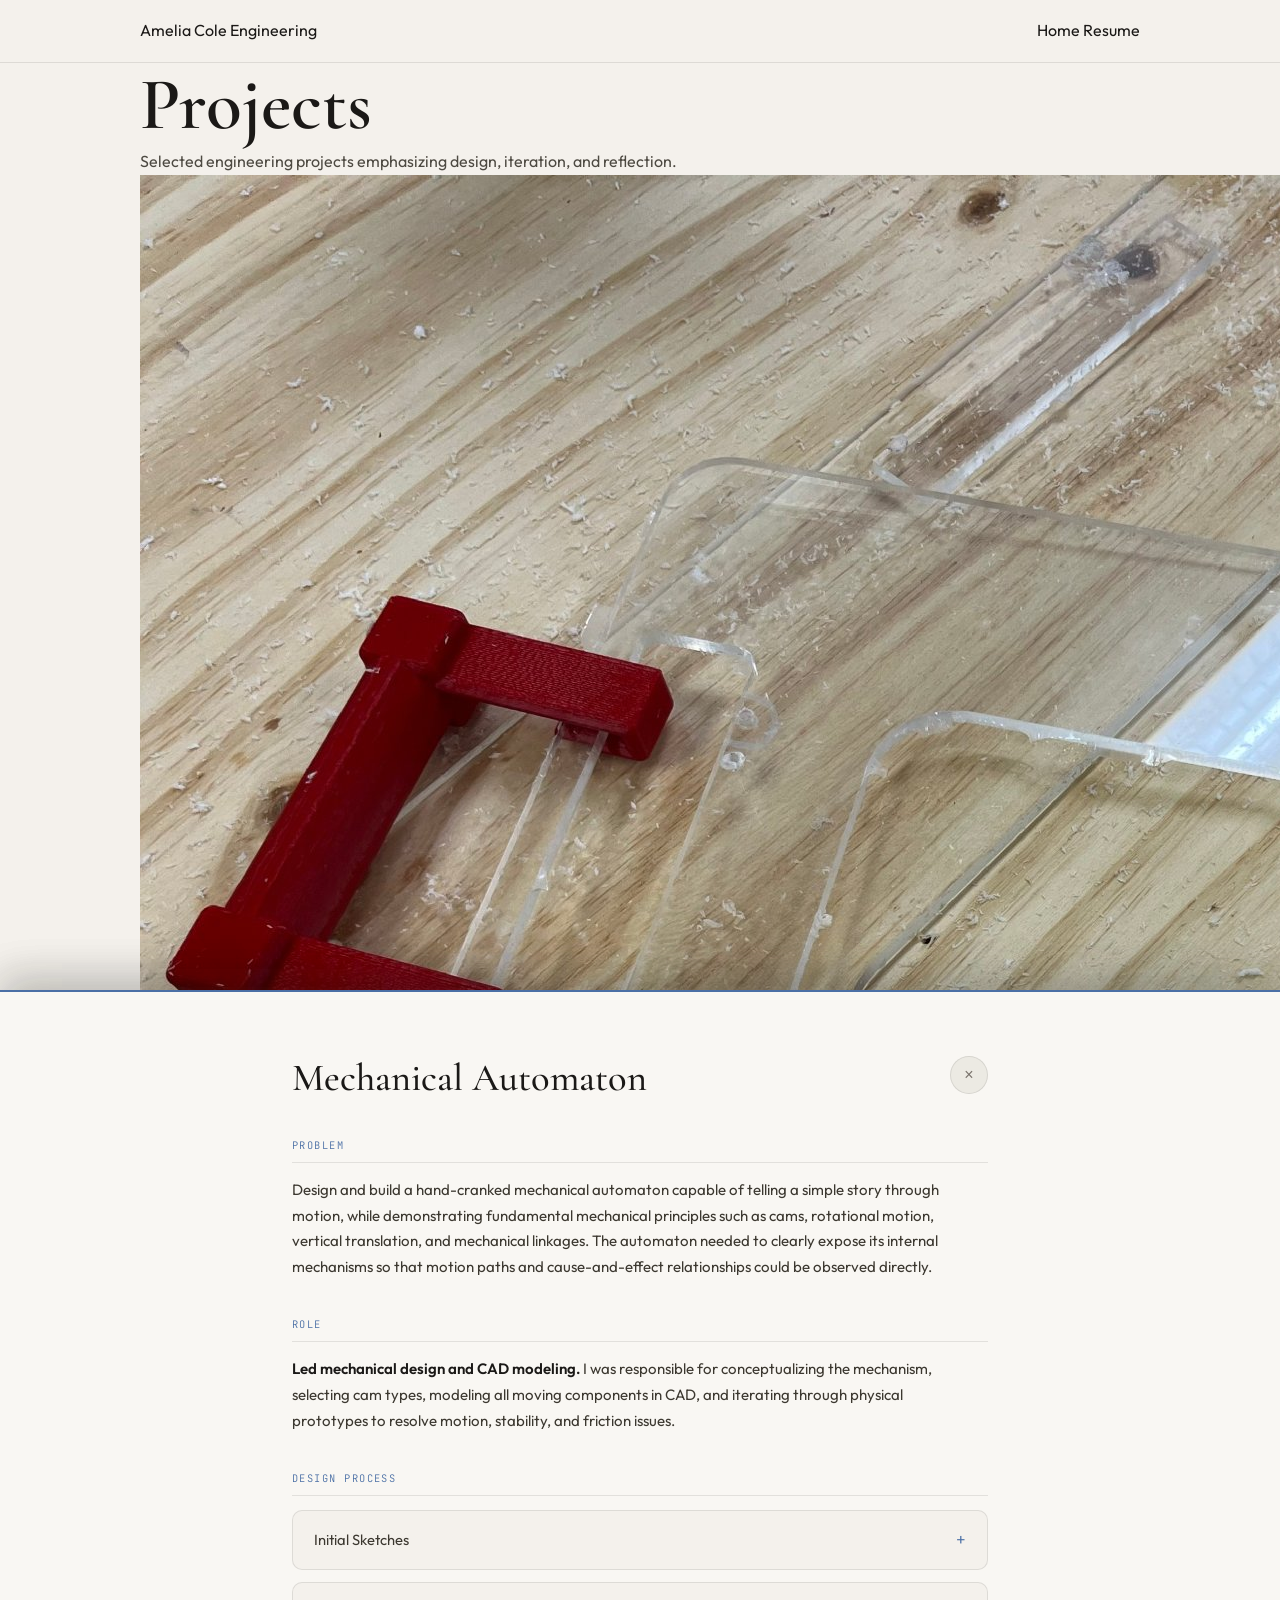
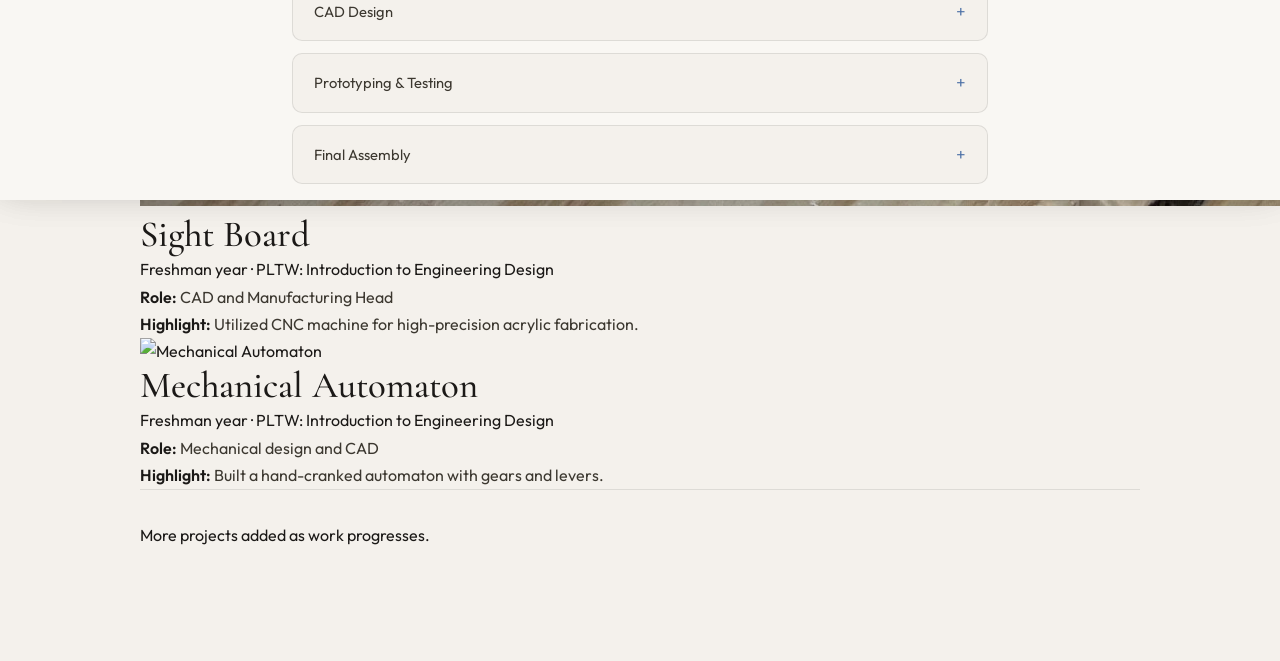
==== commit ebb0bfee: "khjjkjk" ====
--- a/projects.html
+++ b/projects.html
@@ -67,7 +67,7 @@
     <!-- ---------- Project Cards ---------- -->
     <section class="project clickable" id="sightBoardProject">
       <div class="project-media">
-        <img src="Sightboardcoverphoto.jpg" alt="Sight Board CAD">
+        <img src="Sightboardcoverphoto.JPG" alt="Sight Board CAD">
       </div>
       <div class="project-text">
         <h2>Sight Board</h2>
@@ -145,7 +145,7 @@
             </p>
             <div class="design-step-image">
               <figure>
-                <img src="Schooldesk.png" alt="Example of desk used in the classroom.">
+                <img src="Schooldesk.PNG" alt="Example of desk used in the classroom.">
                 <figcaption>Desk used in the classroom informed sizing and ergonomics.</figcaption>
               </figure>
             </div>
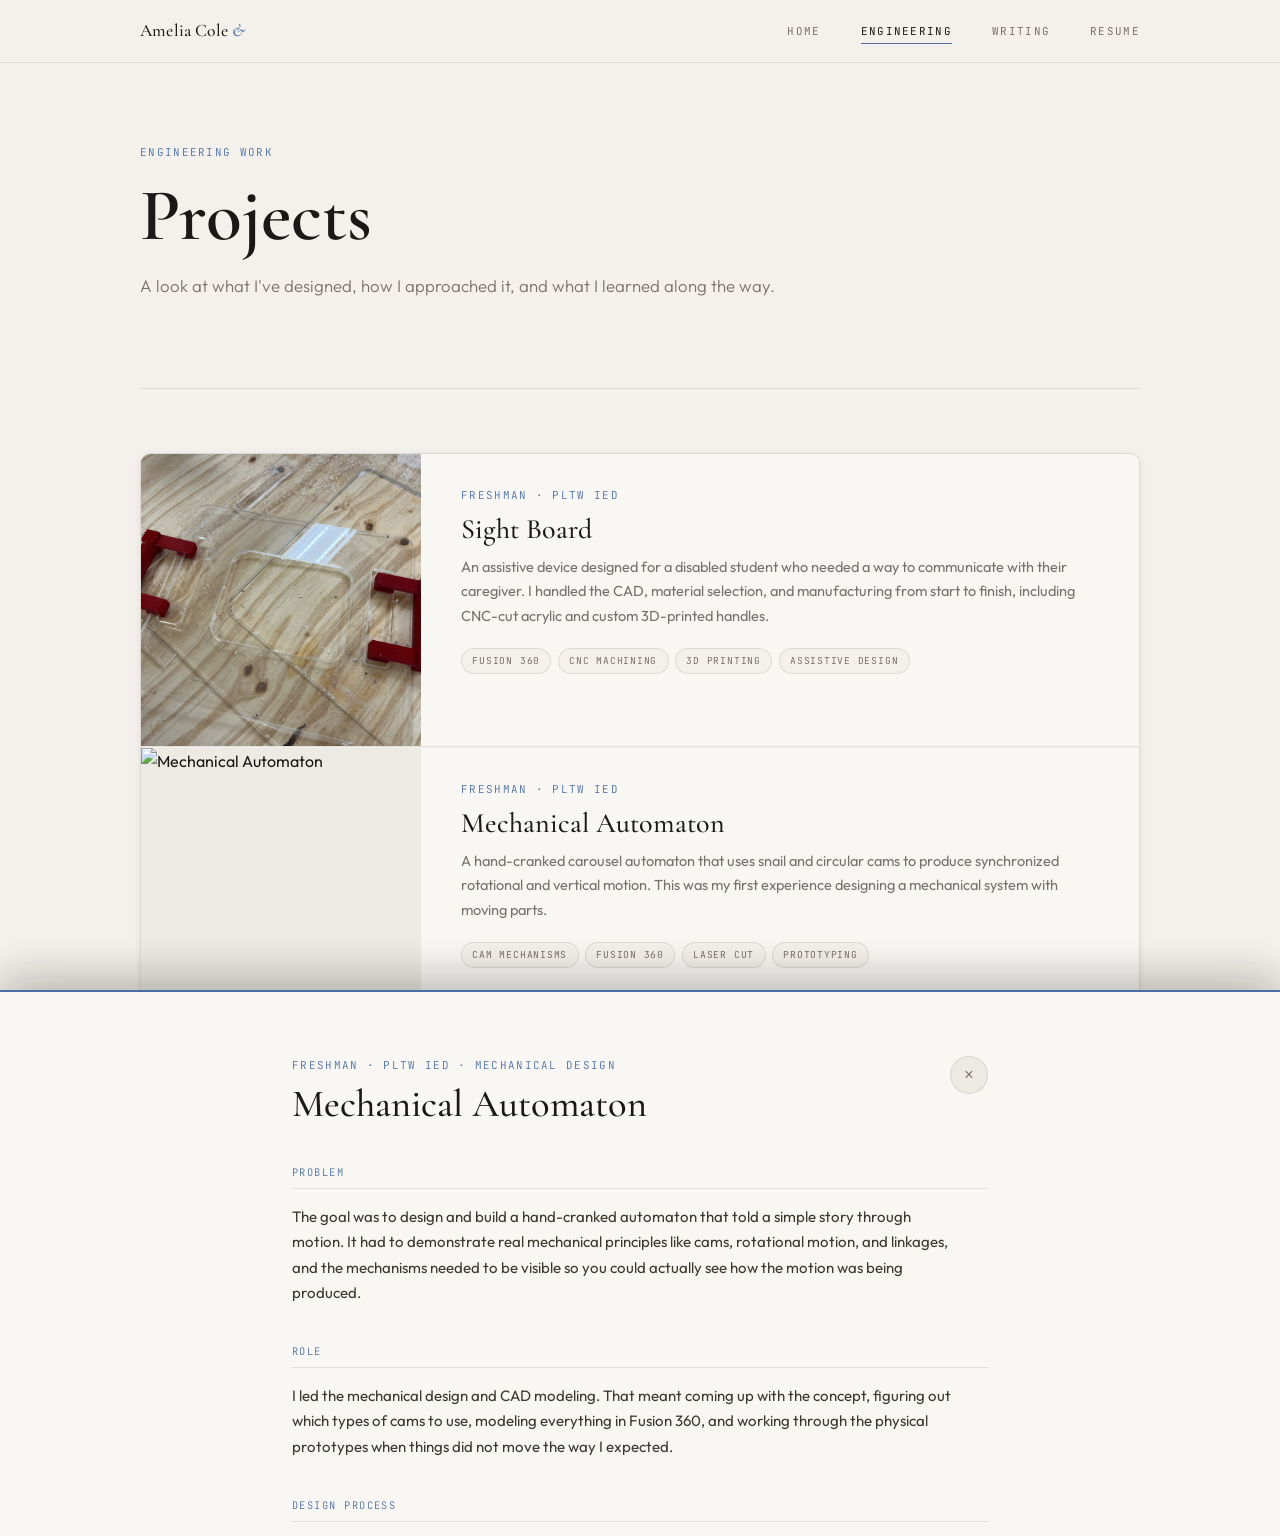
==== commit 2a13fc6f: "fix itttt" ====
--- a/projects.html
+++ b/projects.html
@@ -2,388 +2,302 @@
 <html lang="en">
 <head>
   <meta charset="UTF-8">
-  <title>Projects — Amelia Cole Engineering</title>
+  <meta name="viewport" content="width=device-width, initial-scale=1.0">
+  <title>Engineering — Amelia Cole</title>
   <link rel="stylesheet" href="style.css">
-
-  <!-- ---------- Inline Additions for Images + Captions ---------- -->
-  <style>
-    .design-step-image {
-      display: flex;
-      justify-content: center;
-      margin: 1.8rem 0 2.4rem;
-    }
-
-    .design-step-image figure {
-      margin: 0;
-      text-align: center;
-    }
-
-    .design-step-image img {
-      width: 520px;
-      height: 360px;
-      object-fit: cover;
-      object-position: center;
-      border-radius: 20px;
-      border: 1px solid rgba(0,0,0,0.1);
-      background-color: #f7f7f7;
-      box-shadow:
-        0 10px 22px rgba(0,0,0,0.1),
-        inset 0 0 0 1px rgba(255,255,255,0.45);
-    }
-
-    .design-step-image figcaption {
-      margin-top: 0.6rem;
-      font-size: 0.9rem;
-      line-height: 1.35;
-      color: var(--muted);
-      max-width: 520px;
-    }
-
-    .project.clickable { cursor: pointer; }
-  </style>
+  <link rel="icon" type="image/svg+xml" href="favicon.ico">
+  <!-- Open Graph / Link Preview -->
+  <meta property="og:type" content="website">
+  <meta property="og:url" content="https://ameliacole.netlify.app/projects.html">
+  <meta property="og:title" content="Engineering — Amelia Cole">
+  <meta property="og:description" content="Mechanical engineering projects · CAD, CNC, 3D printing · IMSA '28">
+  <meta property="og:image" content="https://ameliacole.netlify.app/og-preview.jpeg">
+  <meta property="og:image:width" content="1200">
+  <meta property="og:image:height" content="630">
+  <meta name="twitter:card" content="summary_large_image">
+  <meta name="twitter:image" content="https://ameliacole.netlify.app/og-preview.jpeg">
 </head>
 <body>
 
-  <!-- ---------- Navigation ---------- -->
   <nav>
     <div class="nav-inner">
-      <div class="nav-left">Amelia Cole Engineering</div>
-      <div class="nav-right">
+      <a href="index.html" class="nav-logo">Amelia Cole <em>&</em></a>
+      <button class="nav-hamburger" id="navHamburger" aria-label="Toggle navigation" aria-expanded="false"><span></span><span></span><span></span></button>
+      <div class="nav-links">
         <a href="index.html">Home</a>
+        <a href="projects.html" class="active">Engineering</a>
+        <a href="writing.html">Writing</a>
         <a href="resume.html">Resume</a>
       </div>
     </div>
   </nav>
 
-  <!-- ---------- Main Content ---------- -->
+  <div class="panel-overlay" id="overlay"></div>
+
   <main>
-    <h1>Projects</h1>
-    <p class="subtitle">
-      <span style="opacity:0.9;">
-        Selected engineering projects emphasizing design, iteration, and reflection.
-      </span>
-    </p>
-
-    <!-- ---------- Project Cards ---------- -->
-    <section class="project clickable" id="sightBoardProject">
-      <div class="project-media">
-        <img src="Sightboardcoverphoto.JPG" alt="Sight Board CAD">
-      </div>
-      <div class="project-text">
-        <h2>Sight Board</h2>
-        <div class="project-meta">Freshman year · PLTW: Introduction to Engineering Design</div>
-        <p><strong>Role:</strong> CAD and Manufacturing Head</p>
-        <p><strong>Highlight:</strong> Utilized CNC machine for high-precision acrylic fabrication.</p>
-      </div>
-    </section>
-
-    <section class="project clickable" id="automatonProject">
-      <div class="project-media">
-        <img src="AutomatonPrototype2.gif" alt="Mechanical Automaton">
-      </div>
-      <div class="project-text">
-        <h2>Mechanical Automaton</h2>
-        <div class="project-meta">Freshman year · PLTW: Introduction to Engineering Design</div>
-        <p><strong>Role:</strong> Mechanical design and CAD</p>
-        <p><strong>Highlight:</strong> Built a hand-cranked automaton with gears and levers.</p>
-      </div>
-    </section>
-
-    <div class="footer">More projects added as work progresses.</div>
+
+    <div class="page-header fade-up">
+      <span class="mono">Engineering Work</span>
+      <h1>Projects</h1>
+      <p>A look at what I've designed, how I approached it, and what I learned along the way.</p>
+    </div>
+
+    <div class="projects-stack fade-up">
+
+      <div class="project-row" id="sightBoardProject">
+        <div class="project-row-img">
+          <img src="Sightboardcoverphoto.JPG" alt="Sight Board">
+        </div>
+        <div class="project-row-body">
+          <span class="mono">Freshman · PLTW IED</span>
+          <h3>Sight Board</h3>
+          <p>An assistive device designed for a disabled student who needed a way to communicate with their caregiver. I handled the CAD, material selection, and manufacturing from start to finish, including CNC-cut acrylic and custom 3D-printed handles.</p>
+          <div class="project-tags">
+            <span class="tag">Fusion 360</span>
+            <span class="tag">CNC Machining</span>
+            <span class="tag">3D Printing</span>
+            <span class="tag">Assistive Design</span>
+          </div>
+          <span class="project-cta">See My Process →</span>
+        </div>
+      </div>
+
+      <div class="project-row" id="automatonProject">
+        <div class="project-row-img">
+          <img src="AutomatonPrototype2.gif" alt="Mechanical Automaton">
+        </div>
+        <div class="project-row-body">
+          <span class="mono">Freshman · PLTW IED</span>
+          <h3>Mechanical Automaton</h3>
+          <p>A hand-cranked carousel automaton that uses snail and circular cams to produce synchronized rotational and vertical motion. This was my first experience designing a mechanical system with moving parts.</p>
+          <div class="project-tags">
+            <span class="tag">Cam Mechanisms</span>
+            <span class="tag">Fusion 360</span>
+            <span class="tag">Laser Cut</span>
+            <span class="tag">Prototyping</span>
+          </div>
+          <span class="project-cta">See My Process →</span>
+        </div>
+      </div>
+
+      <div class="project-row" style="opacity:0.38; cursor:default; pointer-events:none;">
+        <div class="project-row-img" style="display:flex;align-items:center;justify-content:center;">
+          <span class="mono">Coming Soon</span>
+        </div>
+        <div class="project-row-body">
+          <span class="mono">In Progress</span>
+          <h3>FRC Team 2022 Rebuilt by Haas Robot</h3>
+          <p>Built by Team 2022 to compete in the 2026 Rebuilt by Haas FIRST Robotics Competition</p>
+        </div>
+      </div>
+
+    </div>
+
+        <div class="footer">
+      <span class="footer-name">Amelia Cole</span>
+      <div class="footer-social">
+        <a href="https://www.linkedin.com/in/amelia-cole-imsa-engineering" target="_blank" rel="noopener" aria-label="LinkedIn">
+          <svg xmlns="http://www.w3.org/2000/svg" width="20" height="20" viewBox="0 0 24 24" fill="currentColor"><path d="M20.447 20.452h-3.554v-5.569c0-1.328-.027-3.037-1.852-3.037-1.853 0-2.136 1.445-2.136 2.939v5.667H9.351V9h3.414v1.561h.046c.477-.9 1.637-1.85 3.37-1.85 3.601 0 4.267 2.37 4.267 5.455v6.286zM5.337 7.433a2.062 2.062 0 0 1-2.063-2.065 2.064 2.064 0 1 1 2.063 2.065zm1.782 13.019H3.555V9h3.564v11.452zM22.225 0H1.771C.792 0 0 .774 0 1.729v20.542C0 23.227.792 24 1.771 24h20.451C23.2 24 24 23.227 24 22.271V1.729C24 .774 23.2 0 22.222 0h.003z"/></svg>
+        </a>
+        <a href="https://www.facebook.com/share/173MSqfL4a/?mibextid=wwXIfr" target="_blank" rel="noopener" aria-label="Facebook">
+          <svg xmlns="http://www.w3.org/2000/svg" width="20" height="20" viewBox="0 0 24 24" fill="currentColor"><path d="M24 12.073c0-6.627-5.373-12-12-12s-12 5.373-12 12c0 5.99 4.388 10.954 10.125 11.854v-8.385H7.078v-3.47h3.047V9.43c0-3.007 1.792-4.669 4.533-4.669 1.312 0 2.686.235 2.686.235v2.953H15.83c-1.491 0-1.956.925-1.956 1.874v2.25h3.328l-.532 3.47h-2.796v8.385C19.612 23.027 24 18.062 24 12.073z"/></svg>
+        </a>
+      </div>
+      <span class="footer-meta">Illinois Math &amp; Science Academy · Class of 2028</span>
+    </div>
+
   </main>
 
-  <!-- ---------- Sight Board Panel ---------- -->
+  <!-- Sight Board Panel -->
   <div class="project-panel" id="sightBoardPanel">
     <div class="panel-content">
       <button class="close-panel" data-close>&times;</button>
+      <span class="mono">Freshman · PLTW IED · CAD &amp; Manufacturing</span>
       <h2>Sight Board for Disabled Student</h2>
 
       <h3>Problem</h3>
-      <p style="max-width:65ch;">
-        The challenge was to design a practical, durable tool that allowed a disabled student to interact with visual cues effectively.
-        The device needed to be intuitive, repeatable, and adaptable to the classroom environment, while remaining lightweight and safe.
-      </p>
+      <p>A disabled student needed a tool that would help them interact with visual cues in the classroom. The device had to be easy to use, durable enough for daily use, and simple enough to pick up without much explanation. It also needed to be lightweight and safe, with no sharp edges.</p>
 
       <h3>Role</h3>
-      <p style="max-width:65ch;">
-        <strong>Oversaw CAD modeling, material selection, and manufacturing.</strong> 
-        This project introduced me to hands-on fabrication and the iterative nature of translating designs from concept to physical reality.
-        I was responsible for ensuring that the design could be produced reliably and fit within time and resource constraints.
-      </p>
+      <p>I was responsible for the CAD modeling, material selection, and manufacturing. This was my first time taking a project from a sketch all the way through to a finished physical object, and it pushed me to think carefully about how design decisions I make in CAD translate to real life.</p>
 
       <h3>Design Process</h3>
       <ul class="design-steps">
-        <!-- Client Meeting -->
         <li class="design-step">
           <div class="design-step-header">Client Meeting</div>
           <div class="design-step-content">
             <div class="design-step-image">
               <figure>
-                <img src="IMG_6042.jpg" alt="Initial sketch of the sight board concept">
+                <img src="IMG_6042.jpg" alt="Initial sketch">
                 <figcaption>Hand-drawn sketch guiding the first discussion with the client.</figcaption>
               </figure>
             </div>
-            <p style="max-width:65ch;">
-              I initiated the project by meeting with the client to understand their specific needs and expectations. 
-              Presenting the initial sketch helped clarify the goals and allowed me to collect valuable feedback 
-              about usability and desired features.
-            </p>
-            <p style="max-width:65ch;">
-              The client’s cooperative attitude allowed for flexibility in design, but it also required me to anticipate 
-              practical limitations and make design decisions that balanced ideal functionality with manufacturability.
-            </p>
-          </div>
-        </li>
-
-        <!-- Defining Criteria and Constraints -->
-        <li class="design-step">
-          <div class="design-step-header">Defining Criteria and Constraints</div>
-          <div class="design-step-content">
-            <p><strong>Design Requirements:</strong></p>
-            <p style="margin-left:1rem;">
-              The sight board had to be clear, robust, compact, easy to handle, and free of sharp edges.
-            </p>
+            <p>I started by sitting down with the client to understand what they actually needed. I brought an initial sketch to give us something concrete to react to, which made the conversation a lot more useful. The client was flexible, which gave me some design freedom, but it also meant I had to think ahead about what would actually be practical to build.</p>
+          </div>
+        </li>
+        <li class="design-step">
+          <div class="design-step-header">Defining Criteria &amp; Constraints</div>
+          <div class="design-step-content">
+            <p><strong>Design requirements:</strong> Clear, sturdy, compact, easy to hold, and no sharp edges.</p>
             <div class="design-step-image">
               <figure>
-                <img src="Schooldesk.PNG" alt="Example of desk used in the classroom.">
-                <figcaption>Desk used in the classroom informed sizing and ergonomics.</figcaption>
+                <img src="desk.PNG" alt="Classroom desk">
+                <figcaption>The classroom desk informed sizing and ergonomics.</figcaption>
               </figure>
             </div>
-            <p><strong>Limitations:</strong></p>
-            <p style="margin-left:1rem;">
-              Budget was restricted to $40, and the project had only three 1.5-hour class periods to complete.
-            </p>
-            <p><strong>Challenges:</strong></p>
-            <p style="margin-left:1rem;">
-              Selecting the correct acrylic thickness to balance strength and portability, ensuring components could 
-              be machined accurately, and making the design compatible with available CNC equipment required careful planning.
-            </p>
-          </div>
-        </li>
-
-        <!-- CAD Modeling -->
+            <p><strong>Constraints:</strong> $40 budget and three 1.5-hour class periods to get it done.</p>
+            <p><strong>Key challenge:</strong> Finding the right acrylic thickness was harder than I expected. It needed to be strong enough to hold up in a classroom setting but light enough to be portable, and it had to work with the CNC machine we had available.</p>
+          </div>
+        </li>
         <li class="design-step">
           <div class="design-step-header">CAD Modeling</div>
           <div class="design-step-content">
-            <p style="max-width:65ch;">
-              Using Fusion 360, I created detailed 3D models of all components. Iterative adjustments were necessary 
-              for the snap-on handles to ensure a secure fit, teaching me early lessons about tolerance, fit, 
-              and precision in engineering design.
-            </p>
-          </div>
-        </li>
-
-        <!-- Material Selection -->
+            <p>I modeled all the components in Fusion 360. The snap-on handles went through several iterations before I got the fit right, which taught me a lot about tolerances and why small measurement decisions matter more than you would think depending on material choice.</p>
+          </div>
+        </li>
         <li class="design-step">
           <div class="design-step-header">Material Selection</div>
           <div class="design-step-content">
-            <p style="max-width:65ch;">
-              I evaluated acrylic, polycarbonate, and PETG for durability, clarity, and ease of machining. 
-              Acrylic was chosen due to its transparency and machinability, with careful attention to thickness and 
-              CNC settings to prevent melting or chipping. This step introduced me to the impact of material properties 
-              on manufacturing outcomes.
-            </p>
-          </div>
-        </li>
-
-        <!-- CNC Milling -->
-        <li class="design-step">
-          <div class="design-step-header">CNC Milling</div>
-          <div class="design-step-content">
-            <div class="design-step-image">
-              <figure>
-                <img src="IMG_7178.jpg" alt="Fully milled acrylic sight board panel">
-                <figcaption>Completed acrylic panel after CNC milling with adjusted spindle speed and feed rate.</figcaption>
-              </figure>
-            </div>
-            <p style="max-width:65ch;">
-              CNC milling was my first hands-on experience with manufacturing. Initially, incorrect spindle and feed settings 
-              caused acrylic to melt onto the cutting tool. Adjusting these parameters allowed me to produce clean, precise panels, 
-              emphasizing the importance of experimentation and careful setup in real-world fabrication.
-            </p>
-          </div>
-        </li>
-
-        <!-- 3D Printing Handles -->
-        <li class="design-step">
-          <div class="design-step-header">3D Printing Handles</div>
-          <div class="design-step-content">
-            <div class="design-step-image">
-              <figure>
-                <img src="IMG_7180.jpg" alt="PLA snap-on handle printed on Prusa MK3">
-                <figcaption>Snap-on handle printed in PLA and fitted to the acrylic panel.</figcaption>
-              </figure>
-            </div>
-            <p style="max-width:65ch;">
-              Printed PLA handles underwent iterative fitting adjustments to ensure secure attachment to the acrylic panel. 
-              This phase reinforced the importance of testing and refining prototypes to achieve functional, user-friendly components.
-            </p>
+            <table>
+              <thead><tr><th>Component</th><th>Material</th><th>Reason</th></tr></thead>
+              <tbody>
+                <tr><td>Main board</td><td>Acrylic (¼ in.)</td><td>Clarity, rigidity, CNC-compatible</td></tr>
+                <tr><td>Handles</td><td>PLA (3D printed)</td><td>Lightweight, customizable geometry</td></tr>
+              </tbody>
+            </table>
+          </div>
+        </li>
+        <li class="design-step">
+          <div class="design-step-header">CNC Fabrication &amp; Final Assembly</div>
+          <div class="design-step-content">
+            <p>The acrylic panel was cut on the CNC router using G-code I generated from Fusion 360's CAM workspace. Getting the feed rate and spindle settings right took some trial and error since acrylic cracks easily if you push it too fast. I ended up having to update the settings because the chips were melting together as the CNC cut the material. The PLA handles needed a few rounds of adjustment before they fit the way I wanted.</p>
           </div>
         </li>
       </ul>
 
       <h3>Reflection</h3>
-      <p style="max-width:68ch;">
-        Completing the Sight Board was my first substantial encounter with the engineering design process. 
-        It taught me how theoretical plans are transformed into tangible objects through manufacturing and iterative refinement. 
-        I developed a foundational understanding of how material properties, tolerances, and machine settings interact to influence outcomes.
-      </p>
-      <p style="max-width:68ch;">
-        This project ignited my passion for engineering, showing me that careful design, hands-on experimentation, and thoughtful problem-solving 
-        can turn abstract concepts into functional, meaningful devices. It also prepared me to approach future projects with confidence in both 
-        design and fabrication.
-      </p>
+      <p>This was the first project where I was responsible for the whole thing, not just one piece of it. Going from a sketch on paper to something a real person would use in their day made the design process feel a lot more concrete. </p>
+      <p>It also made me think more carefully about who I was designing for. The device was not for me, so my instincts about what was intuitive or comfortable did not always apply. That was a useful thing to figure out early.</p>
     </div>
   </div>
 
-  <!-- ---------- Mechanical Automaton Panel ---------- -->
+  <!-- Automaton Panel -->
   <div class="project-panel" id="automatonPanel">
     <div class="panel-content">
       <button class="close-panel" data-close>&times;</button>
+      <span class="mono">Freshman · PLTW IED · Mechanical Design</span>
       <h2>Mechanical Automaton</h2>
 
       <h3>Problem</h3>
-      <p style="max-width:65ch;">
-        Design and build a hand-cranked mechanical automaton capable of telling a simple story through motion,
-        while demonstrating fundamental mechanical principles such as cams, rotational motion, vertical translation,
-        and mechanical linkages. The automaton needed to clearly expose its internal mechanisms so that motion paths
-        and cause-and-effect relationships could be observed directly.
-      </p>
+      <p>The goal was to design and build a hand-cranked automaton that told a simple story through motion. It had to demonstrate real mechanical principles like cams, rotational motion, and linkages, and the mechanisms needed to be visible so you could actually see how the motion was being produced.</p>
 
       <h3>Role</h3>
-      <p style="max-width:65ch;">
-        <strong>Led mechanical design and CAD modeling.</strong>
-        I was responsible for conceptualizing the mechanism, selecting cam types, modeling all moving components in CAD,
-        and iterating through physical prototypes to resolve motion, stability, and friction issues.
-      </p>
+      <p>I led the mechanical design and CAD modeling. That meant coming up with the concept, figuring out which types of cams to use, modeling everything in Fusion 360, and working through the physical prototypes when things did not move the way I expected.</p>
 
       <h3>Design Process</h3>
       <ul class="design-steps">
-        <!-- Initial Sketches -->
         <li class="design-step">
           <div class="design-step-header">Initial Sketches</div>
           <div class="design-step-content">
-            <p style="max-width:65ch;">
-              I began with hand sketches to explore how rotational motion from a hand crank could be converted into
-              multiple, distinct motions. The goal was to create a narrative moment: a carousel that spins while its
-              riders move up and down, echoing a parent lifting a child to mimic a broken carnival ride.
-              These sketches helped me reason through cam profiles, follower motion, and how multiple mechanisms
-              could coexist on a single axle without interference.
-            </p>
-          </div>
-        </li>
-
-        <!-- CAD Design -->
+            <p>I started with hand sketches to figure out how to turn rotation from a hand crank into multiple different motions at once. The story I wanted to tell was about a mother and daughter at a carnival. The carousel is broken, so the horses spin but do not move up and down the way they should. The mother notices her daughter is disappointed, so she lifts her up and down herself to give her the experience the ride was supposed to. Getting that concept on paper helped me work through which cam profiles I needed and how everything could share one axle without interfering with each other.</p>
+          </div>
+        </li>
         <li class="design-step">
           <div class="design-step-header">CAD Design</div>
           <div class="design-step-content">
-            <p style="max-width:65ch;">
-              After settling on a general layout, I transitioned the design into Fusion 360.
-              This was my first experience modeling a system with interacting mechanical components rather than
-              static parts. I designed two cams mounted on a shared axle: a snail cam to generate vertical motion
-              for the figures, and a circular cam used to transfer rotational motion to a secondary cam connected
-              to the carousel. Iterations focused on alignment, clearance between moving parts, and ensuring
-              that motion paths were mechanically feasible.
-            </p>
-          </div>
-        </li>
-
-        <!-- Prototyping & Testing -->
-        <li class="design-step">
-          <div class="design-step-header">Prototyping & Testing</div>
+            <p>Once I had a layout I felt good about, I moved into Fusion 360. This was my first time modeling a system where the parts actually interact with each other rather than just sitting still. I designed two cams on a shared axle: a snail cam to drive the vertical motion for the figures, and a circular cam to transfer rotation to the carousel. A lot of the work here was making sure there was enough clearance between parts and that the motion paths would actually work once everything was built.</p>
+          </div>
+        </li>
+        <li class="design-step">
+          <div class="design-step-header">Prototyping &amp; Testing</div>
           <div class="design-step-content">
             <div class="design-step-image">
               <figure>
-                <img src="AutomatonPrototype1.gif" alt="Initial automaton prototype motion">
-                <figcaption>Cardboard and early component prototype used to evaluate motion, stability, and scale.</figcaption>
+                <img src="AutomatonPrototype1.gif" alt="Cardboard prototype">
+                <figcaption>Cardboard prototype used to evaluate motion, stability, and scale.</figcaption>
               </figure>
             </div>
-            <p style="max-width:65ch;">
-              Before committing to final materials, I built a physical prototype using cardboard to test scale
-              and motion behavior. This prototype immediately revealed instability in the carousel’s vertical axle,
-              which was too tall and caused the structure to tilt during rotation. In response, I shortened the axle
-              and expanded the surrounding enclosure, improving both mechanical stability and visibility of the cams.
-              This stage reinforced the importance of testing mechanisms physically rather than relying on CAD alone.
-            </p>
-          </div>
-        </li>
-
-        <!-- Final Assembly -->
+            <p>Before committing to final materials, I built a cardboard version to test the scale and motion. It immediately showed me that the vertical axle for the carousel was too tall, which made the whole structure tilt when it rotated. I shortened the axle and made the enclosure wider to fix it. That cardboard prototype saved me from making the same mistake in wood and PLA.</p>
+          </div>
+        </li>
         <li class="design-step">
           <div class="design-step-header">Final Assembly</div>
           <div class="design-step-content">
             <div class="design-step-image">
               <figure>
-                <img src="AutomatonPrototype2.gif" alt="Initial automaton prototype motion">
+                <img src="AutomatonPrototype2.gif" alt="Completed automaton">
                 <figcaption>Completed automaton demonstrating synchronized rotational and vertical motion.</figcaption>
               </figure>
             </div>
-            <p style="max-width:65ch;">
-              The final automaton used 3D printed cams, bushings, and a hand crank, wooden dowels for axles,
-              and a laser-cut wooden enclosure. During testing, insufficient friction between the interacting
-              cams prevented reliable rotation of the carousel. This was resolved by adding a rubber band
-              around the horizontal cam to increase friction, enabling consistent motion transfer.
-              Final testing focused on smooth operation, visibility of mechanisms, and narrative clarity.
-            </p>
+            <p>The final version used 3D-printed cams, bushings, and a hand crank, wooden dowels for the axles, and a laser-cut wooden enclosure. During testing, the cams were not generating enough friction to spin the carousel consistently. I fixed it by wrapping a rubber band around the horizontal cam, which gave it enough grip to transfer the motion reliably. It was not the most elegant solution, but it worked.</p>
           </div>
         </li>
       </ul>
 
       <h3>Reflection</h3>
-      <p style="max-width:68ch;">
-        This project marked my first true introduction to mechanical engineering.
-        While the automaton itself was mechanically simple, it fundamentally changed how I understood motion,
-        design, and problem-solving. Designing cams and linkages transformed abstract physics concepts into
-        tangible cause-and-effect systems that I could see, hear, and feel.
-      </p>
-      <p style="max-width:68ch;">
-        More importantly, this project taught me that engineering is an iterative process driven by failure,
-        observation, and refinement. Issues with friction, stability, and alignment were not setbacks but entry
-        points into deeper understanding. Alongside the Sight Board project, this automaton sparked my interest
-        in engineering by showing me how thoughtful design can turn simple components into meaningful,
-        expressive systems.
-      </p>
+      <p>The friction problem with the cams was frustrating at the time, but looking back it was one of the more useful things that happened. It taught me that problems showing up late in a build are not failures in the design process, they are just part of it. The rubber band fix was unglamorous, but figuring out why it worked helped me understand the mechanics better than if everything had gone smoothly from the start.</p>
     </div>
   </div>
 
-  <!-- ---------- Scripts ---------- -->
   <script>
-    document.addEventListener("DOMContentLoaded", () => {
+    document.addEventListener('DOMContentLoaded', () => {
+      const overlay = document.getElementById('overlay');
       const projects = [
-        { cardId: "sightBoardProject", panelId: "sightBoardPanel" },
-        { cardId: "automatonProject", panelId: "automatonPanel" }
+        { cardId: 'sightBoardProject', panelId: 'sightBoardPanel' },
+        { cardId: 'automatonProject',  panelId: 'automatonPanel'  }
       ];
 
-      // Click card to open panel
-      projects.forEach(p => {
-        const card = document.getElementById(p.cardId);
-        const panel = document.getElementById(p.panelId);
-        const closeBtn = panel?.querySelector('[data-close]');
-        if (!card || !panel || !closeBtn) return;
-
-        card.addEventListener("click", () => panel.classList.add("open"));
-        closeBtn.addEventListener("click", () => panel.classList.remove("open"));
+      function openPanel(p)  { p.classList.add('open');    overlay.classList.add('active');    document.body.style.overflow = 'hidden'; }
+      function closePanel(p) { p.classList.remove('open'); overlay.classList.remove('active'); document.body.style.overflow = ''; }
+
+      projects.forEach(({ cardId, panelId }) => {
+        const card = document.getElementById(cardId);
+        const panel = document.getElementById(panelId);
+        const btn = panel?.querySelector('[data-close]');
+        if (!card || !panel || !btn) return;
+        card.addEventListener('click', () => openPanel(panel));
+        btn.addEventListener('click',  () => closePanel(panel));
       });
 
-      // Click design step headers to toggle
-      document.querySelectorAll('.design-step-header').forEach(header => {
-        header.addEventListener('click', () => {
-          header.parentElement.classList.toggle('open');
-        });
+      overlay.addEventListener('click', () =>
+        document.querySelectorAll('.project-panel.open').forEach(p => closePanel(p)));
+
+      document.addEventListener('keydown', e => {
+        if (e.key === 'Escape')
+          document.querySelectorAll('.project-panel.open').forEach(p => closePanel(p));
       });
 
-      // Auto-open modal if URL has hash (from index.html)
-      const hash = window.location.hash.slice(1); // remove #
-      if (hash) {
-        const project = projects.find(p => p.cardId === hash || p.panelId === hash);
-        if (project) {
-          const panel = document.getElementById(project.panelId);
-          panel?.classList.add("open");
-          panel?.scrollIntoView({ behavior: "smooth" });
-        }
+      document.querySelectorAll('.design-step-header').forEach(h =>
+        h.addEventListener('click', () => h.parentElement.classList.toggle('open')));
+
+      // Open panel if ?panel=panelId is in the URL (set by index.html anchor links)
+      const params = new URLSearchParams(window.location.search);
+      const panelId = params.get('panel');
+      if (panelId) {
+        const panel = document.getElementById(panelId);
+        if (panel) setTimeout(() => openPanel(panel), 300);
       }
     });
   </script>
 
+  <script>
+    (function(){
+      var btn = document.getElementById("navHamburger");
+      var links = document.querySelector(".nav-links");
+      if (!btn || !links) return;
+      btn.addEventListener("click", function(){
+        var open = links.classList.toggle("open");
+        btn.classList.toggle("open", open);
+        btn.setAttribute("aria-expanded", String(open));
+      });
+      links.querySelectorAll("a").forEach(function(a){
+        a.addEventListener("click", function(){
+          links.classList.remove("open");
+          btn.classList.remove("open");
+          btn.setAttribute("aria-expanded", "false");
+        });
+      });
+    })();
+  </script>
 </body>
-</html>
+</html>
